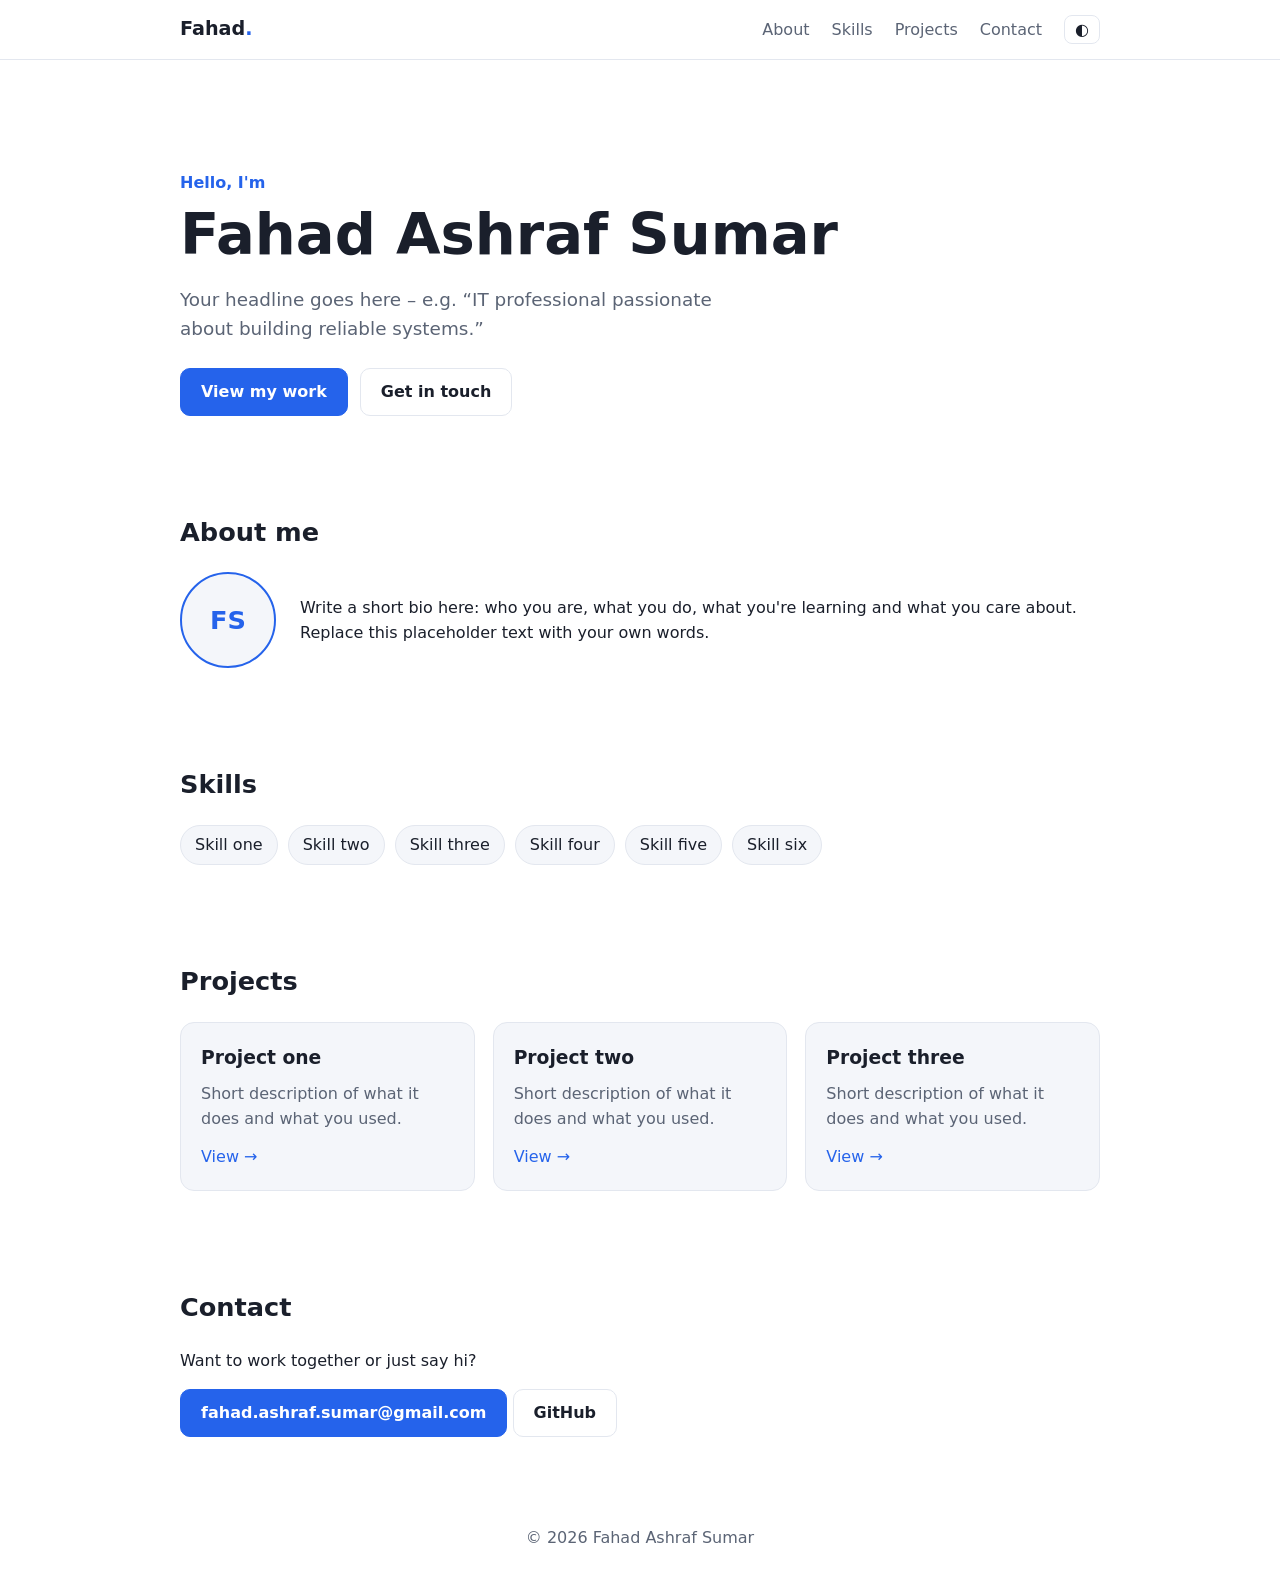
==== index.html @ 056e9ce1 "Add static profile website with theme toggle, animations and Pages deploy Co-Authored-By: Claude Son" ====
<!doctype html>
<html lang="en">
<head>
  <meta charset="utf-8">
  <meta name="viewport" content="width=device-width, initial-scale=1">
  <title>Fahad Ashraf Sumar – Profile</title>
  <meta name="description" content="Personal profile of Fahad Ashraf Sumar.">
  <link rel="stylesheet" href="style.css">
  <script>
    try {
      var t = localStorage.getItem("theme");
      if (t) document.documentElement.dataset.theme = t;
    } catch (e) {}
  </script>
</head>
<body>
  <header class="nav">
    <a class="brand" href="#top">Fahad<span>.</span></a>
    <button class="menu-btn" id="menuBtn" aria-label="Toggle menu" aria-expanded="false">☰</button>
    <nav id="navLinks">
      <a href="#about">About</a>
      <a href="#skills">Skills</a>
      <a href="#projects">Projects</a>
      <a href="#contact">Contact</a>
      <button id="themeBtn" class="theme-btn" aria-label="Toggle light/dark theme">◐</button>
    </nav>
  </header>

  <main id="top">
    <section class="hero reveal">
      <p class="eyebrow">Hello, I'm</p>
      <h1>Fahad Ashraf Sumar</h1>
      <p class="lead">Your headline goes here – e.g. “IT professional passionate about building reliable systems.”</p>
      <div class="cta">
        <a class="btn primary" href="#projects">View my work</a>
        <a class="btn" href="#contact">Get in touch</a>
      </div>
    </section>

    <section id="about" class="reveal">
      <h2>About me</h2>
      <div class="about">
        <div class="avatar" aria-hidden="true">FS</div>
        <p>Write a short bio here: who you are, what you do, what you're learning and what you care about. Replace this placeholder text with your own words.</p>
      </div>
    </section>

    <section id="skills" class="reveal">
      <h2>Skills</h2>
      <ul class="tags">
        <li>Skill one</li><li>Skill two</li><li>Skill three</li>
        <li>Skill four</li><li>Skill five</li><li>Skill six</li>
      </ul>
    </section>

    <section id="projects" class="reveal">
      <h2>Projects</h2>
      <div class="cards">
        <article class="card"><h3>Project one</h3><p>Short description of what it does and what you used.</p><a href="#">View →</a></article>
        <article class="card"><h3>Project two</h3><p>Short description of what it does and what you used.</p><a href="#">View →</a></article>
        <article class="card"><h3>Project three</h3><p>Short description of what it does and what you used.</p><a href="#">View →</a></article>
      </div>
    </section>

    <section id="contact" class="reveal">
      <h2>Contact</h2>
      <p>Want to work together or just say hi?</p>
      <p><a class="btn primary" href="mailto:fahad.ashraf.sumar@gmail.com">fahad.ashraf.sumar@gmail.com</a>
         <a class="btn" href="https://github.com/fahadashrafsumar">GitHub</a></p>
    </section>
  </main>

  <footer>© <span id="year"></span> Fahad Ashraf Sumar</footer>
  <script src="script.js"></script>
</body>
</html>
---- style.css ----
:root {
  --bg: #ffffff; --text: #1a1f2b; --muted: #5b6475; --surface: #f4f6fa;
  --border: #e3e7ef; --accent: #2563eb; --accent-text: #ffffff;
}
@media (prefers-color-scheme: dark) {
  :root:not([data-theme="light"]) {
    --bg: #0f131a; --text: #e8ecf3; --muted: #9aa4b5; --surface: #171c26;
    --border: #262d3a; --accent: #5b9bff; --accent-text: #0b1220;
  }
}
:root[data-theme="dark"] {
  --bg: #0f131a; --text: #e8ecf3; --muted: #9aa4b5; --surface: #171c26;
  --border: #262d3a; --accent: #5b9bff; --accent-text: #0b1220;
}
* { box-sizing: border-box; }
html { scroll-behavior: smooth; scroll-padding-top: 72px; }
body { margin: 0; background: var(--bg); color: var(--text);
  font: 16px/1.6 system-ui, -apple-system, "Segoe UI", Roboto, sans-serif; }
main, .nav, footer { max-width: 960px; margin: 0 auto; padding-left: 20px; padding-right: 20px; }
a { color: var(--accent); text-decoration: none; }

.nav { position: sticky; top: 0; z-index: 10; display: flex; align-items: center;
  justify-content: space-between; max-width: none; padding: 14px max(20px, calc((100% - 920px) / 2));
  background: color-mix(in srgb, var(--bg) 88%, transparent); backdrop-filter: blur(8px);
  border-bottom: 1px solid var(--border); }
.brand { font-weight: 700; font-size: 1.2rem; color: var(--text); }
.brand span { color: var(--accent); }
nav { display: flex; align-items: center; gap: 22px; }
nav a { color: var(--muted); font-weight: 500; transition: color .2s; }
nav a:hover { color: var(--accent); }
.theme-btn, .menu-btn { background: none; border: 1px solid var(--border); color: var(--text);
  border-radius: 8px; padding: 4px 10px; font-size: 1rem; cursor: pointer; }
.menu-btn { display: none; }

section { padding: 72px 0 24px; }
.hero { padding-top: 110px; }
.eyebrow { color: var(--accent); font-weight: 600; margin: 0; }
h1 { font-size: clamp(2.2rem, 7vw, 3.6rem); line-height: 1.1; margin: 8px 0 16px; }
h2 { font-size: 1.6rem; margin: 0 0 20px; }
.lead { color: var(--muted); font-size: 1.15rem; max-width: 560px; }
.cta { display: flex; gap: 12px; flex-wrap: wrap; margin-top: 24px; }
.btn { display: inline-block; padding: 10px 20px; border: 1px solid var(--border);
  border-radius: 10px; color: var(--text); font-weight: 600; transition: transform .2s, border-color .2s; }
.btn:hover { transform: translateY(-2px); border-color: var(--accent); }
.btn.primary { background: var(--accent); border-color: var(--accent); color: var(--accent-text); }

.about { display: flex; gap: 24px; align-items: center; }
.avatar { flex: none; width: 96px; height: 96px; border-radius: 50%; background: var(--surface);
  border: 2px solid var(--accent); display: grid; place-items: center; font-weight: 700;
  font-size: 1.6rem; color: var(--accent); }
.tags { list-style: none; padding: 0; margin: 0; display: flex; flex-wrap: wrap; gap: 10px; }
.tags li { background: var(--surface); border: 1px solid var(--border); padding: 6px 14px;
  border-radius: 999px; font-weight: 500; }
.cards { display: grid; grid-template-columns: repeat(auto-fit, minmax(240px, 1fr)); gap: 18px; }
.card { background: var(--surface); border: 1px solid var(--border); border-radius: 14px;
  padding: 20px; transition: transform .2s, border-color .2s; }
.card:hover { transform: translateY(-4px); border-color: var(--accent); }
.card h3 { margin: 0 0 8px; }
.card p { color: var(--muted); margin: 0 0 12px; }
footer { padding-top: 48px; padding-bottom: 32px; color: var(--muted); text-align: center; }

.reveal { opacity: 0; transform: translateY(18px); transition: opacity .6s, transform .6s; }
.reveal.visible { opacity: 1; transform: none; }
@media (prefers-reduced-motion: reduce) {
  .reveal { opacity: 1; transform: none; transition: none; }
  html { scroll-behavior: auto; }
}

@media (max-width: 640px) {
  .menu-btn { display: block; }
  nav { display: none; position: absolute; top: 100%; left: 0; right: 0; flex-direction: column;
    align-items: flex-start; gap: 14px; padding: 16px 20px; background: var(--bg);
    border-bottom: 1px solid var(--border); }
  nav.open { display: flex; }
  .about { flex-direction: column; align-items: flex-start; }
}
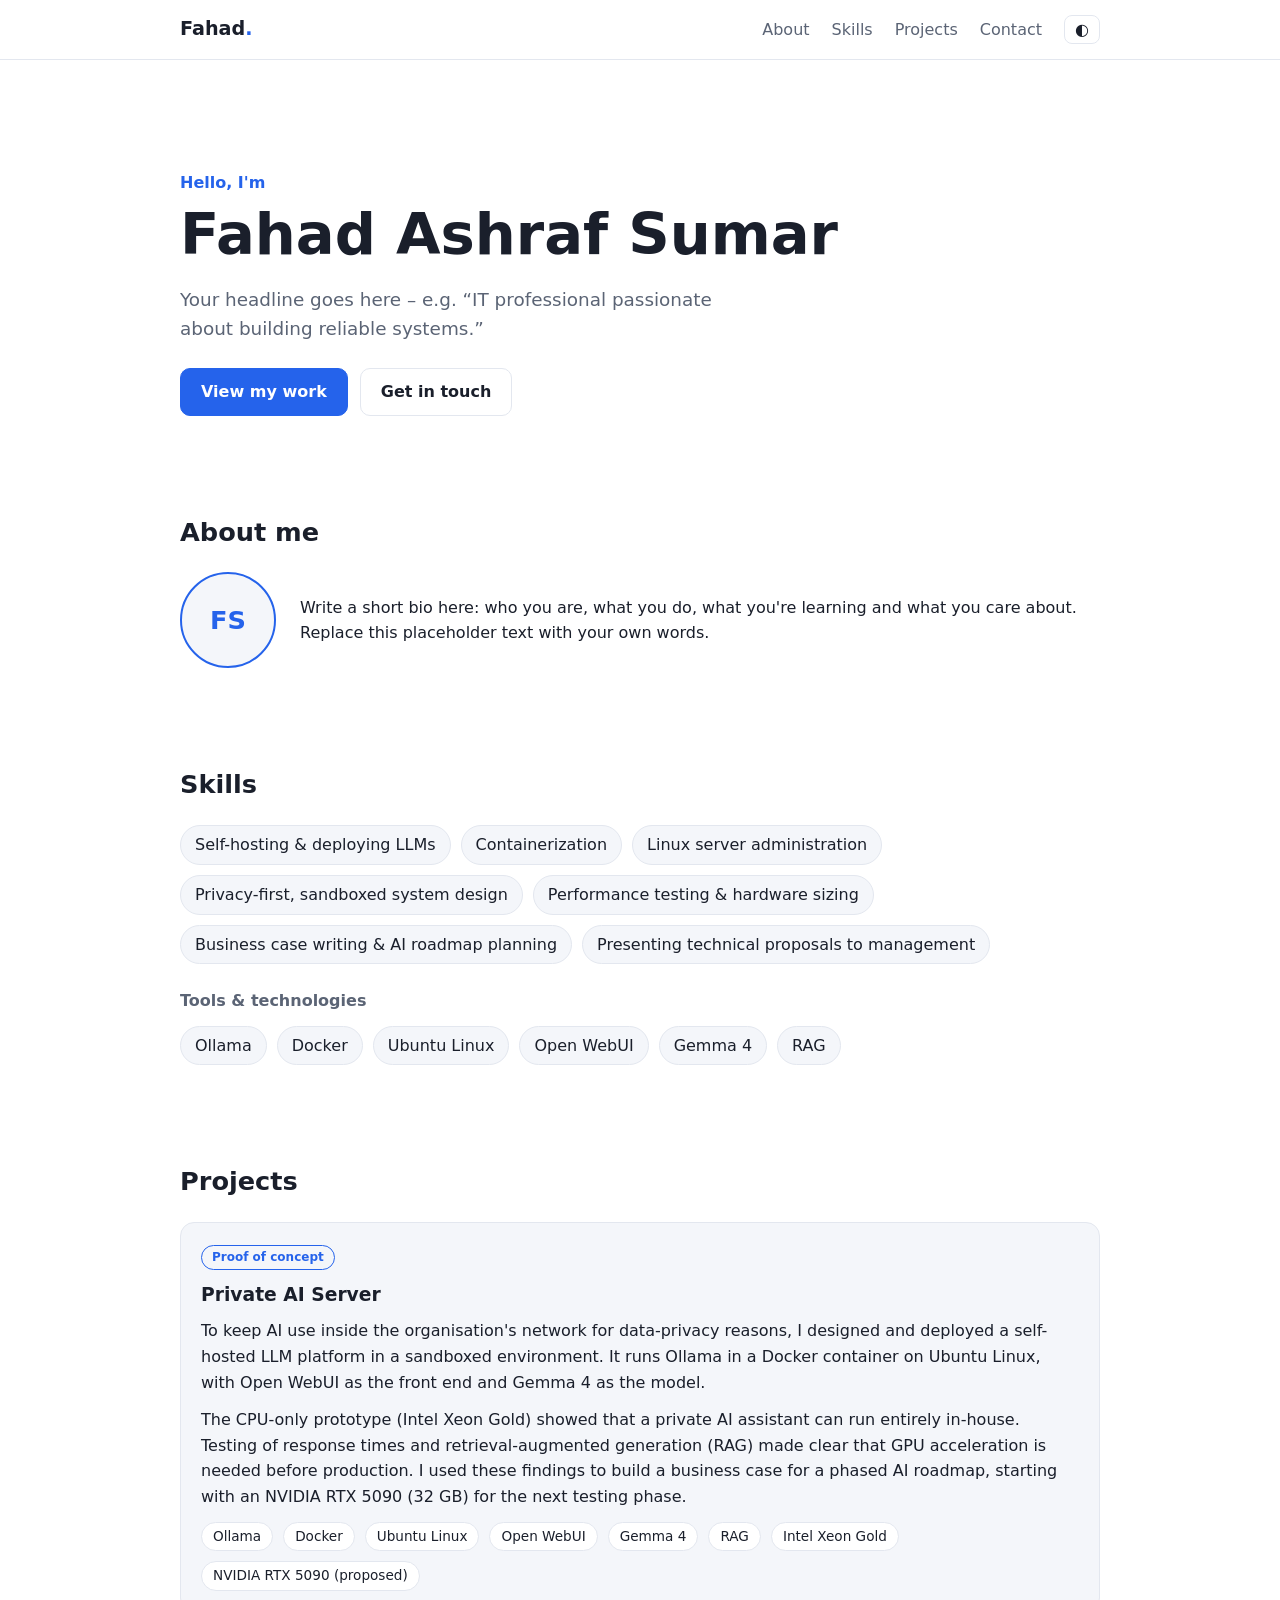
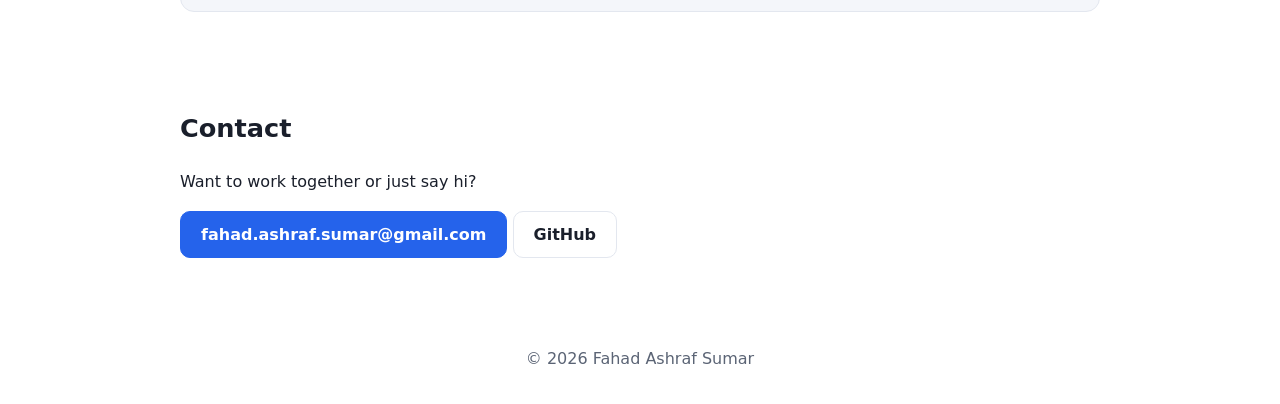
==== commit 2ff9bb5b: "Add Private AI Server project and related skills to profile site Co-Authored-By: Claude Sonnet 5.5 <" ====
--- a/index.html
+++ b/index.html
@@ -48,17 +48,27 @@
     <section id="skills" class="reveal">
       <h2>Skills</h2>
       <ul class="tags">
-        <li>Skill one</li><li>Skill two</li><li>Skill three</li>
-        <li>Skill four</li><li>Skill five</li><li>Skill six</li>
+        <li>Self-hosting &amp; deploying LLMs</li><li>Containerization</li><li>Linux server administration</li><li>Privacy-first, sandboxed system design</li><li>Performance testing &amp; hardware sizing</li><li>Business case writing &amp; AI roadmap planning</li><li>Presenting technical proposals to management</li>
+      </ul>
+      <h3 class="sub">Tools &amp; technologies</h3>
+      <ul class="tags">
+        <li>Ollama</li><li>Docker</li><li>Ubuntu Linux</li><li>Open WebUI</li><li>Gemma 4</li><li>RAG</li>
       </ul>
     </section>
 
     <section id="projects" class="reveal">
       <h2>Projects</h2>
       <div class="cards">
-        <article class="card"><h3>Project one</h3><p>Short description of what it does and what you used.</p><a href="#">View →</a></article>
-        <article class="card"><h3>Project two</h3><p>Short description of what it does and what you used.</p><a href="#">View →</a></article>
-        <article class="card"><h3>Project three</h3><p>Short description of what it does and what you used.</p><a href="#">View →</a></article>
+        <article class="card featured">
+          <span class="badge">Proof of concept</span>
+          <h3>Private AI Server</h3>
+          <p>To keep AI use inside the organisation's network for data-privacy reasons, I designed and deployed a self-hosted LLM platform in a sandboxed environment. It runs Ollama in a Docker container on Ubuntu Linux, with Open WebUI as the front end and Gemma 4 as the model.</p>
+          <p>The CPU-only prototype (Intel Xeon Gold) showed that a private AI assistant can run entirely in-house. Testing of response times and retrieval-augmented generation (RAG) made clear that GPU acceleration is needed before production. I used these findings to build a business case for a phased AI roadmap, starting with an NVIDIA RTX 5090 (32&nbsp;GB) for the next testing phase.</p>
+          <ul class="tags small">
+            <li>Ollama</li><li>Docker</li><li>Ubuntu Linux</li><li>Open WebUI</li>
+            <li>Gemma 4</li><li>RAG</li><li>Intel Xeon Gold</li><li>NVIDIA RTX 5090 (proposed)</li>
+          </ul>
+        </article>
       </div>
     </section>
 
--- a/style.css
+++ b/style.css
@@ -74,3 +74,10 @@
   nav.open { display: flex; }
   .about { flex-direction: column; align-items: flex-start; }
 }
+
+h3.sub { margin: 24px 0 12px; font-size: 1rem; color: var(--muted); font-weight: 600; }
+.card.featured { grid-column: 1 / -1; }
+.card.featured p { color: var(--text); }
+.badge { display: inline-block; font-size: .75rem; font-weight: 600; color: var(--accent);
+  border: 1px solid var(--accent); border-radius: 999px; padding: 2px 10px; margin-bottom: 10px; }
+.tags.small li { font-size: .85rem; padding: 3px 11px; background: var(--bg); }
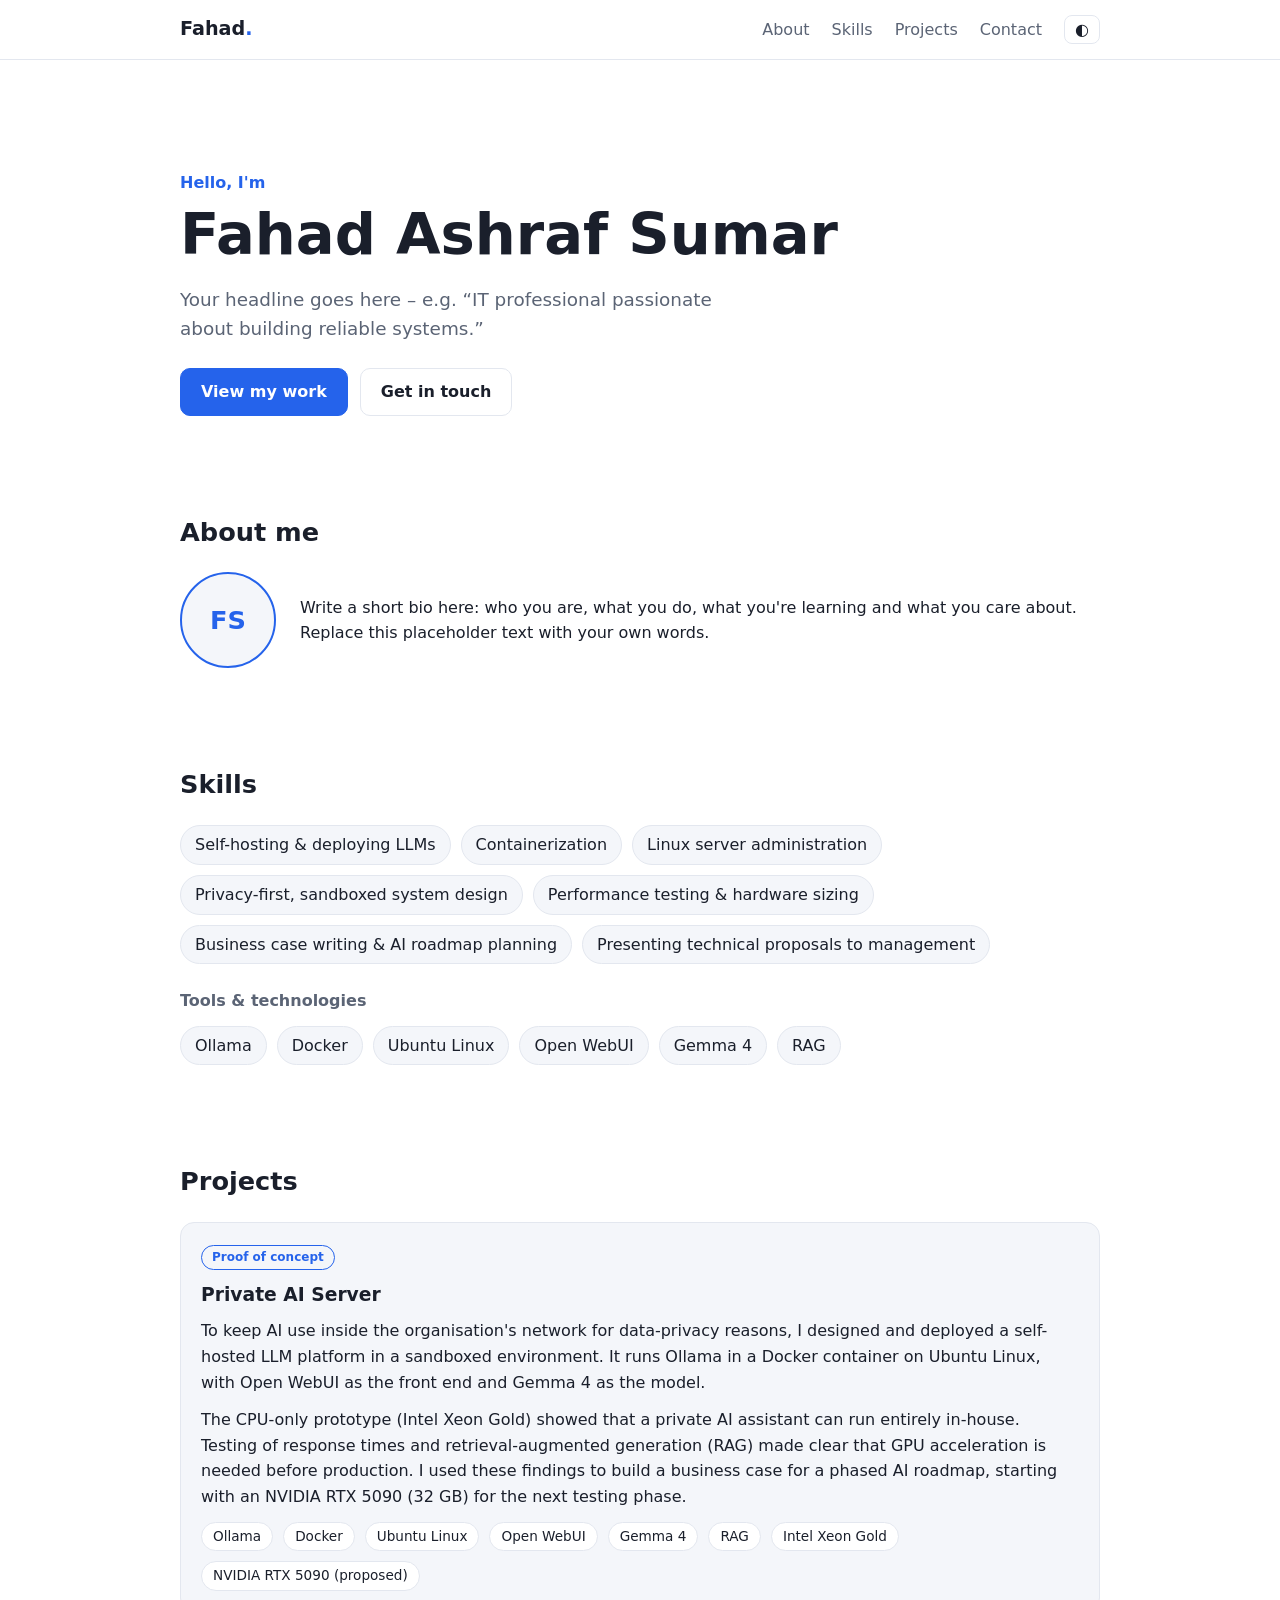
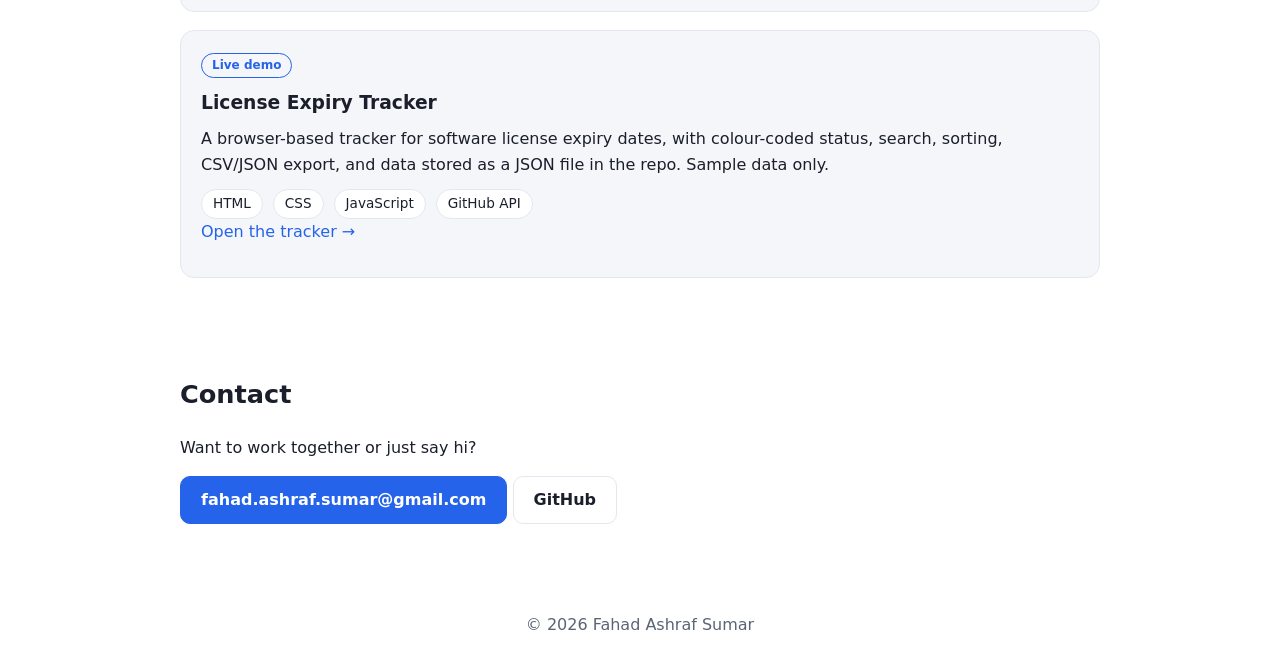
==== commit 24d3b221: "Add license expiry tracker (static, JSON data in repo) and link from profile Co-Authored-By: Claude " ====
--- a/index.html
+++ b/index.html
@@ -69,6 +69,13 @@
             <li>Gemma 4</li><li>RAG</li><li>Intel Xeon Gold</li><li>NVIDIA RTX 5090 (proposed)</li>
           </ul>
         </article>
+        <article class="card featured">
+          <span class="badge">Live demo</span>
+          <h3>License Expiry Tracker</h3>
+          <p>A browser-based tracker for software license expiry dates, with colour-coded status, search, sorting, CSV/JSON export, and data stored as a JSON file in the repo. Sample data only.</p>
+          <ul class="tags small"><li>HTML</li><li>CSS</li><li>JavaScript</li><li>GitHub API</li></ul>
+          <p><a href="license-tracker/">Open the tracker →</a></p>
+        </article>
       </div>
     </section>
 
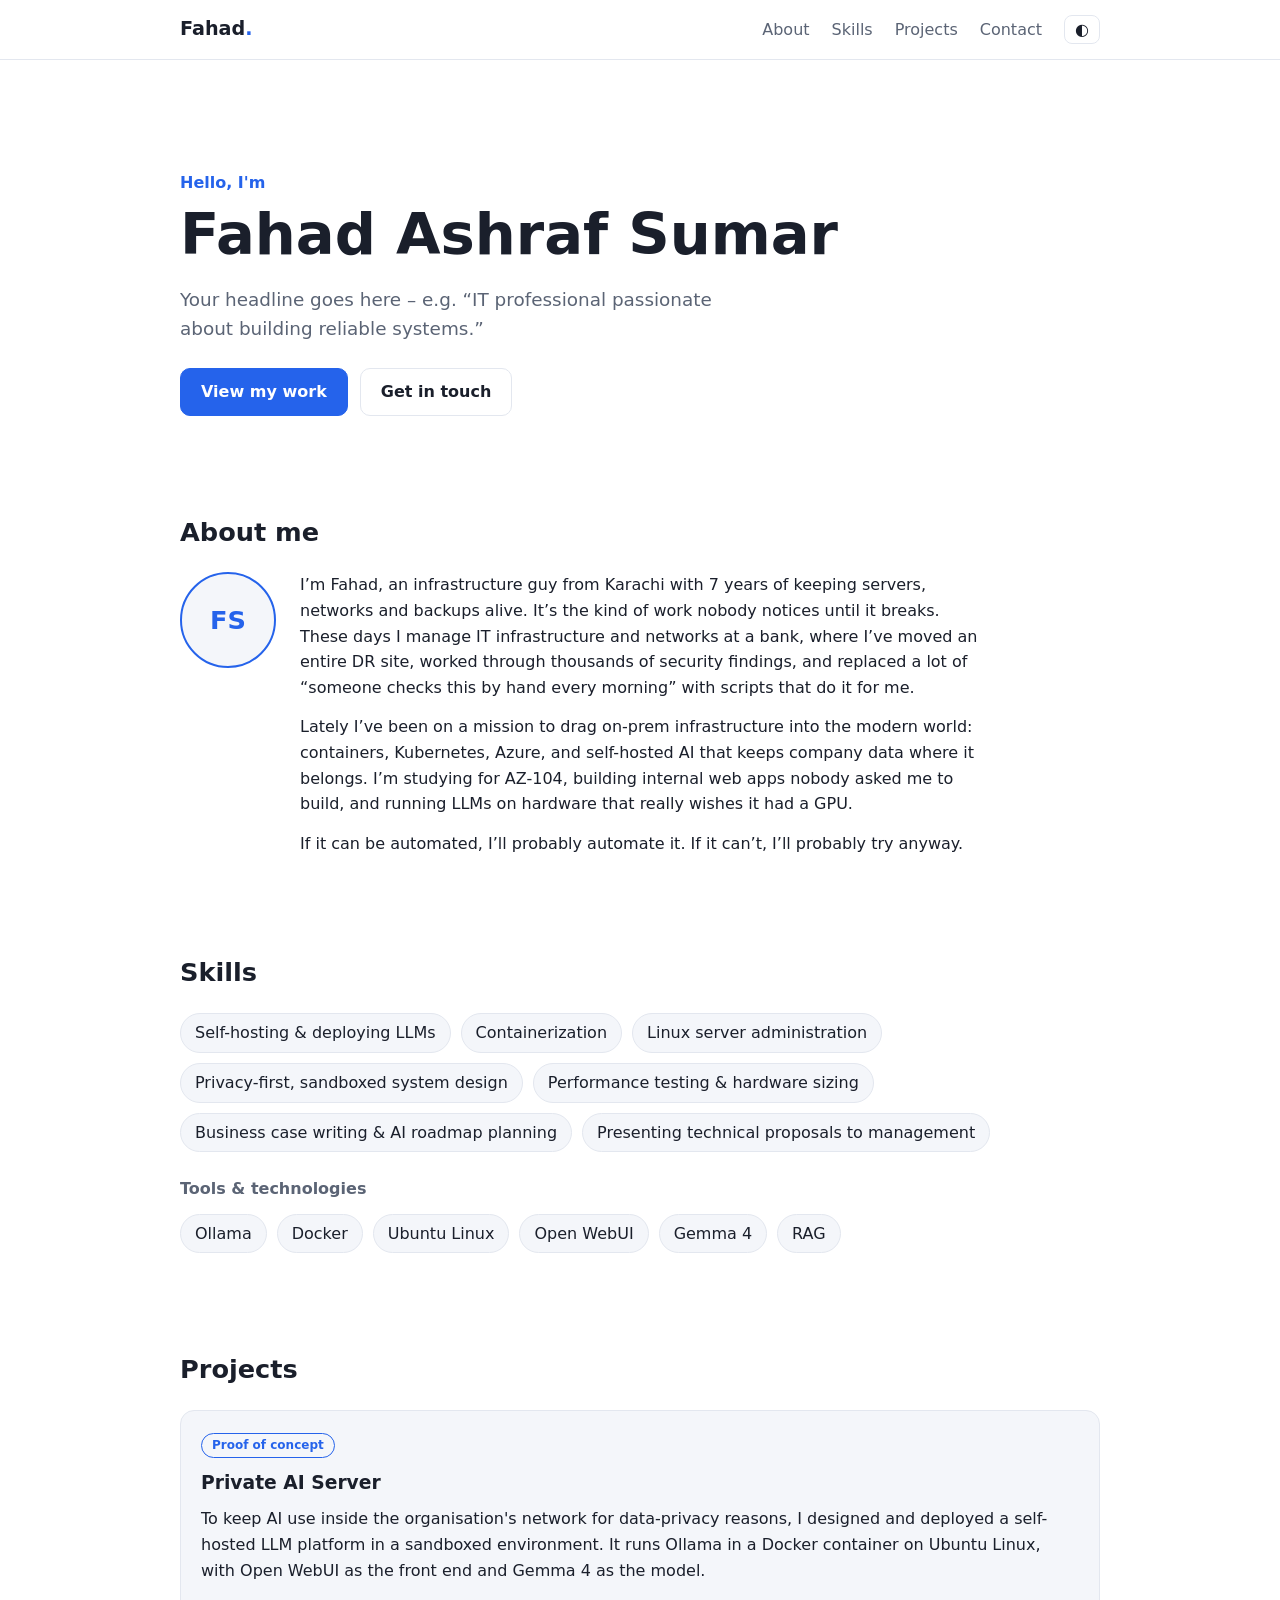
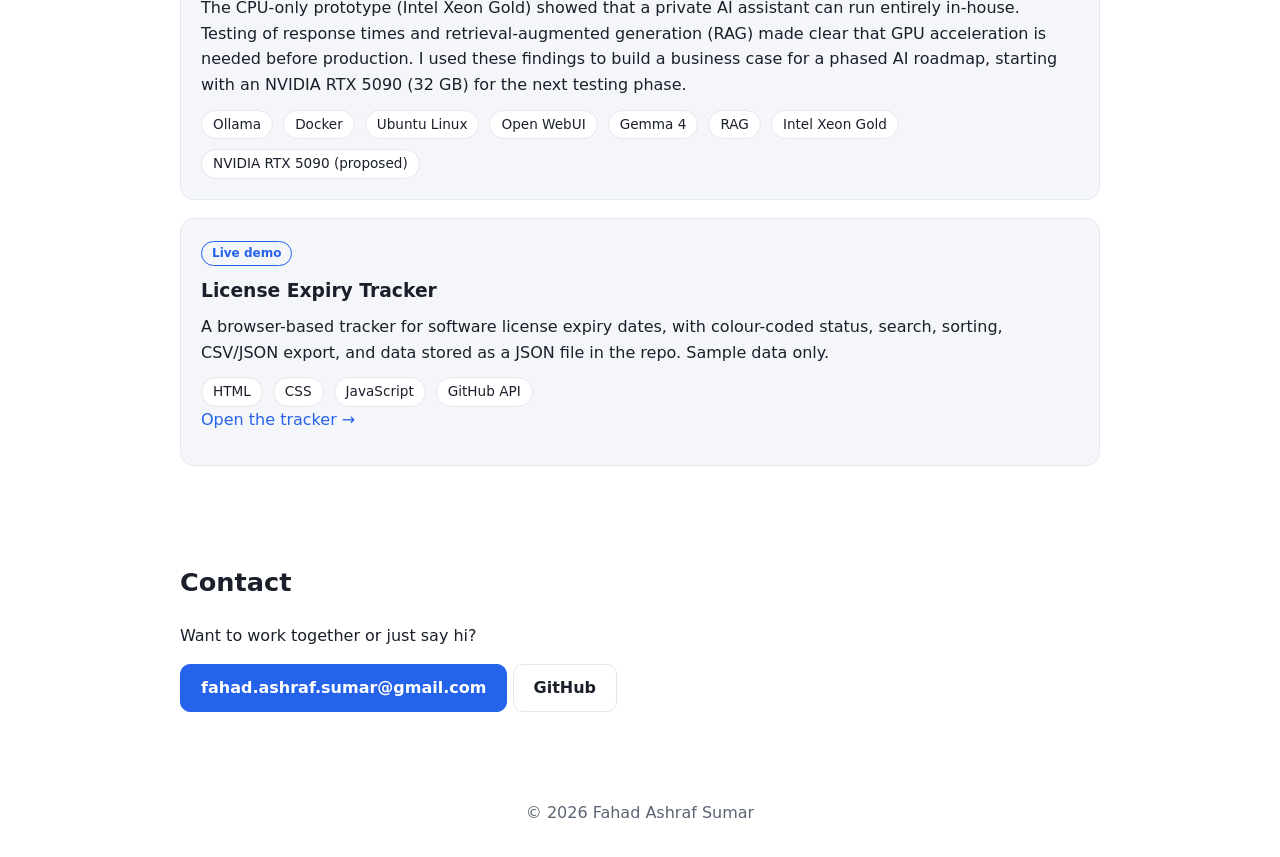
==== commit ef9a0d13: "Add bio to About section Co-Authored-By: Claude Opus 5.5 <noreply@anthropic.com> Claude-Session: htt" ====
--- a/index.html
+++ b/index.html
@@ -41,7 +41,11 @@
       <h2>About me</h2>
       <div class="about">
         <div class="avatar" aria-hidden="true">FS</div>
-        <p>Write a short bio here: who you are, what you do, what you're learning and what you care about. Replace this placeholder text with your own words.</p>
+        <div class="bio">
+          <p>I’m Fahad, an infrastructure guy from Karachi with 7 years of keeping servers, networks and backups alive. It’s the kind of work nobody notices until it breaks. These days I manage IT infrastructure and networks at a bank, where I’ve moved an entire DR site, worked through thousands of security findings, and replaced a lot of “someone checks this by hand every morning” with scripts that do it for me.</p>
+          <p>Lately I’ve been on a mission to drag on-prem infrastructure into the modern world: containers, Kubernetes, Azure, and self-hosted AI that keeps company data where it belongs. I’m studying for AZ-104, building internal web apps nobody asked me to build, and running LLMs on hardware that really wishes it had a GPU.</p>
+          <p>If it can be automated, I’ll probably automate it. If it can’t, I’ll probably try anyway.</p>
+        </div>
       </div>
     </section>
 
--- a/style.css
+++ b/style.css
@@ -81,3 +81,7 @@
 .badge { display: inline-block; font-size: .75rem; font-weight: 600; color: var(--accent);
   border: 1px solid var(--accent); border-radius: 999px; padding: 2px 10px; margin-bottom: 10px; }
 .tags.small li { font-size: .85rem; padding: 3px 11px; background: var(--bg); }
+
+.about { align-items: flex-start; }
+.bio p { margin: 0 0 14px; max-width: 680px; }
+.bio p:last-child { margin-bottom: 0; }
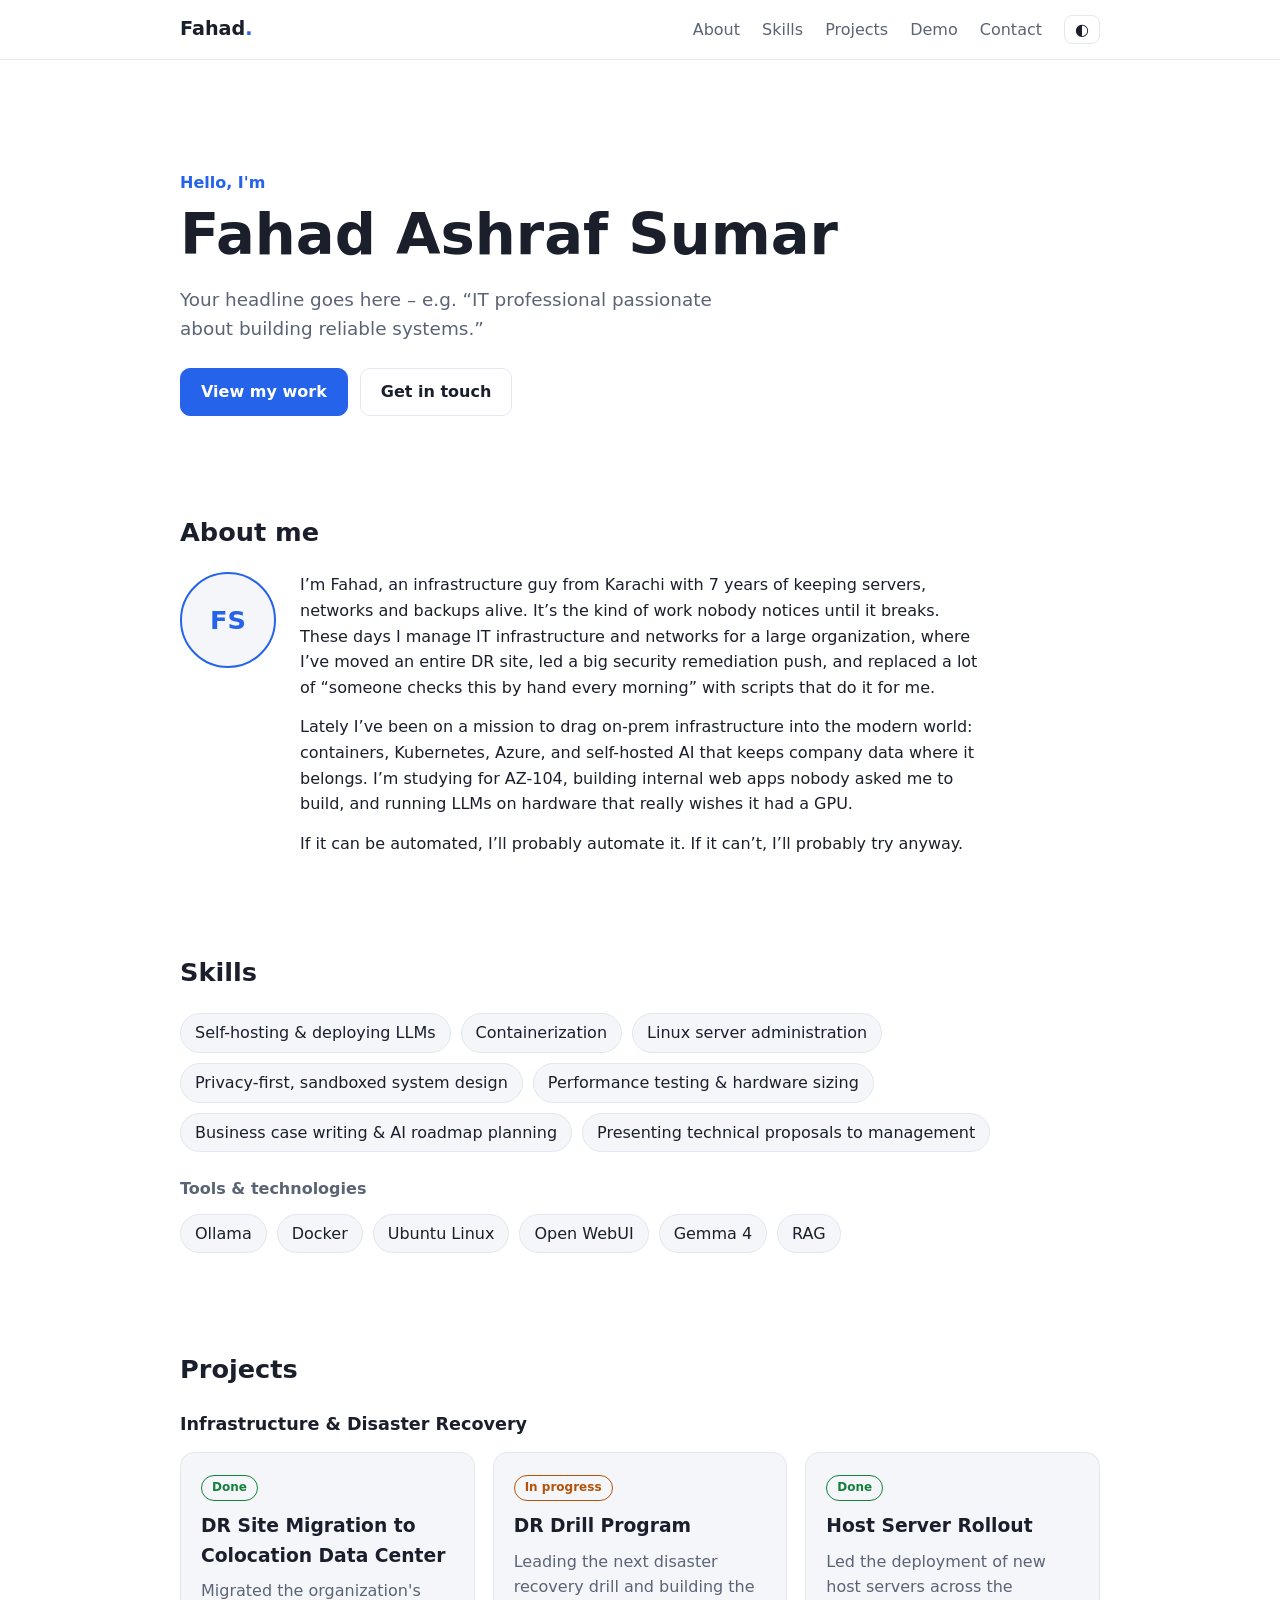
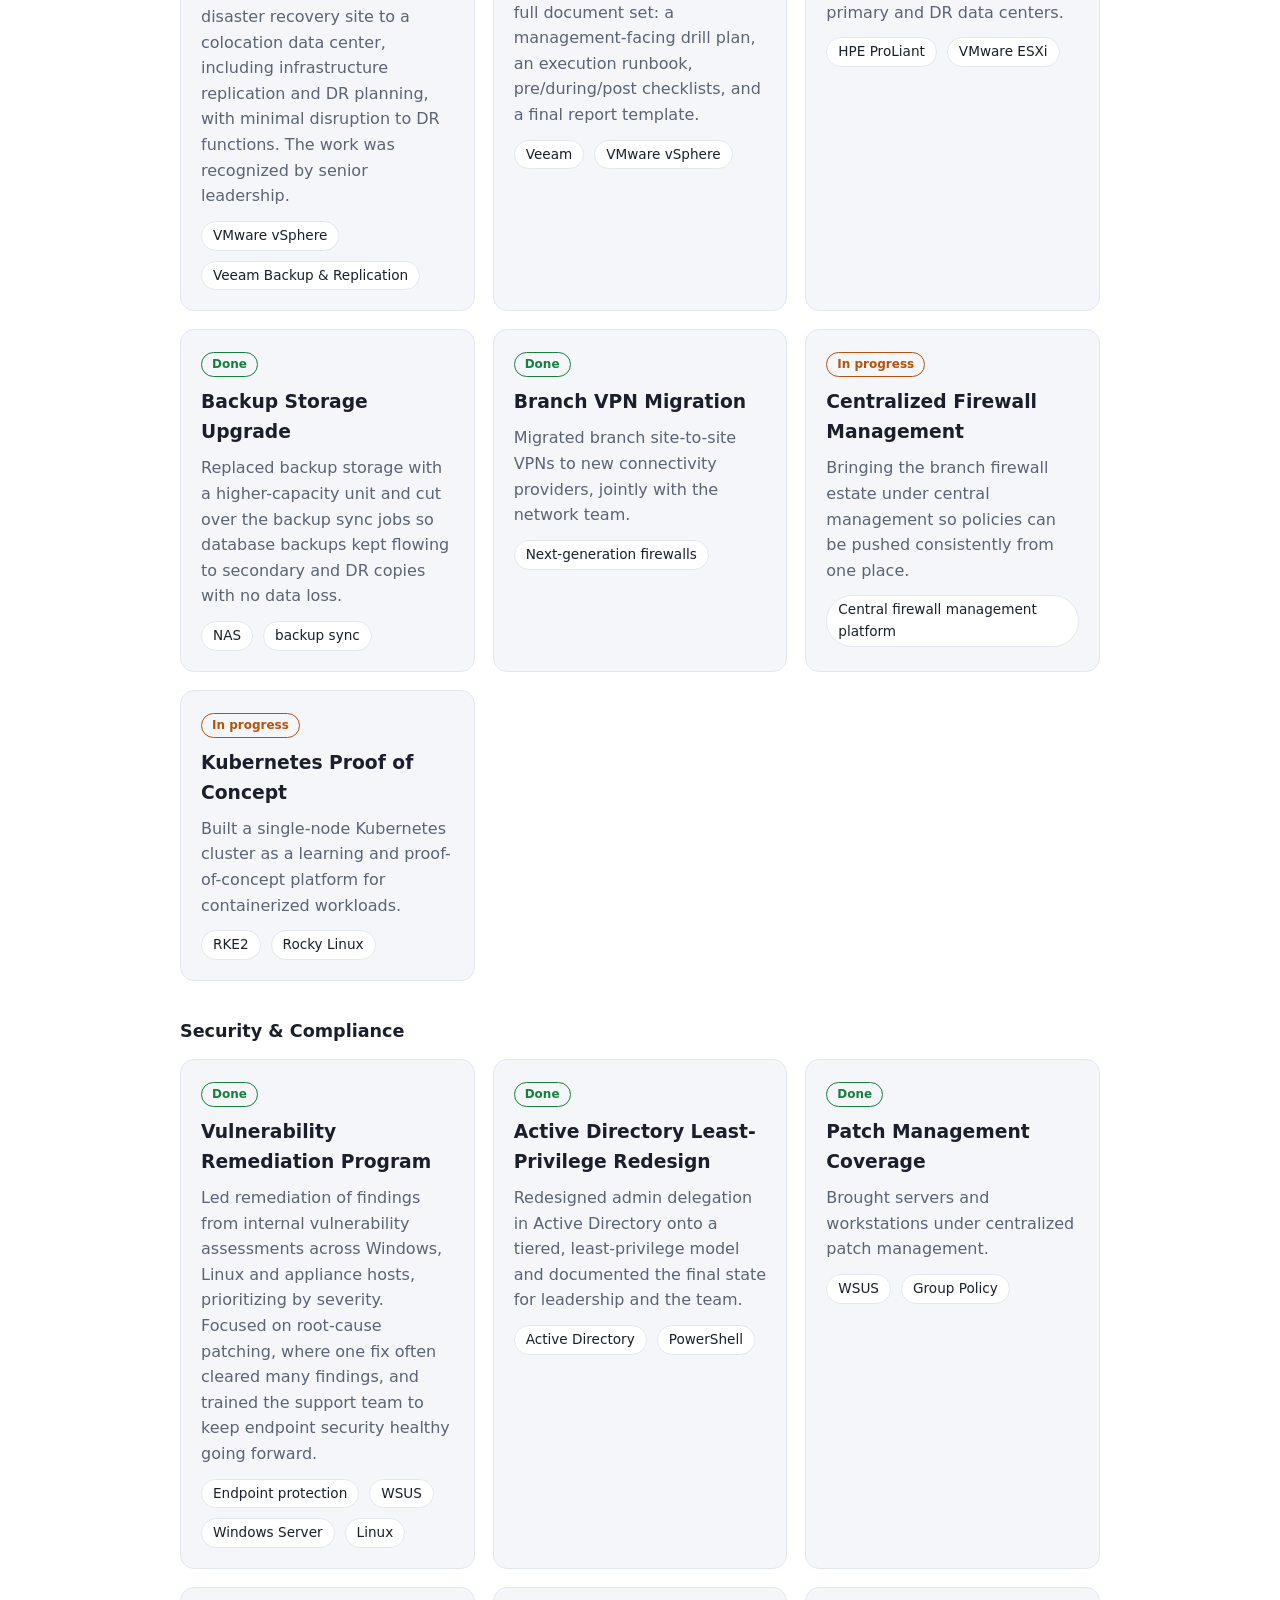
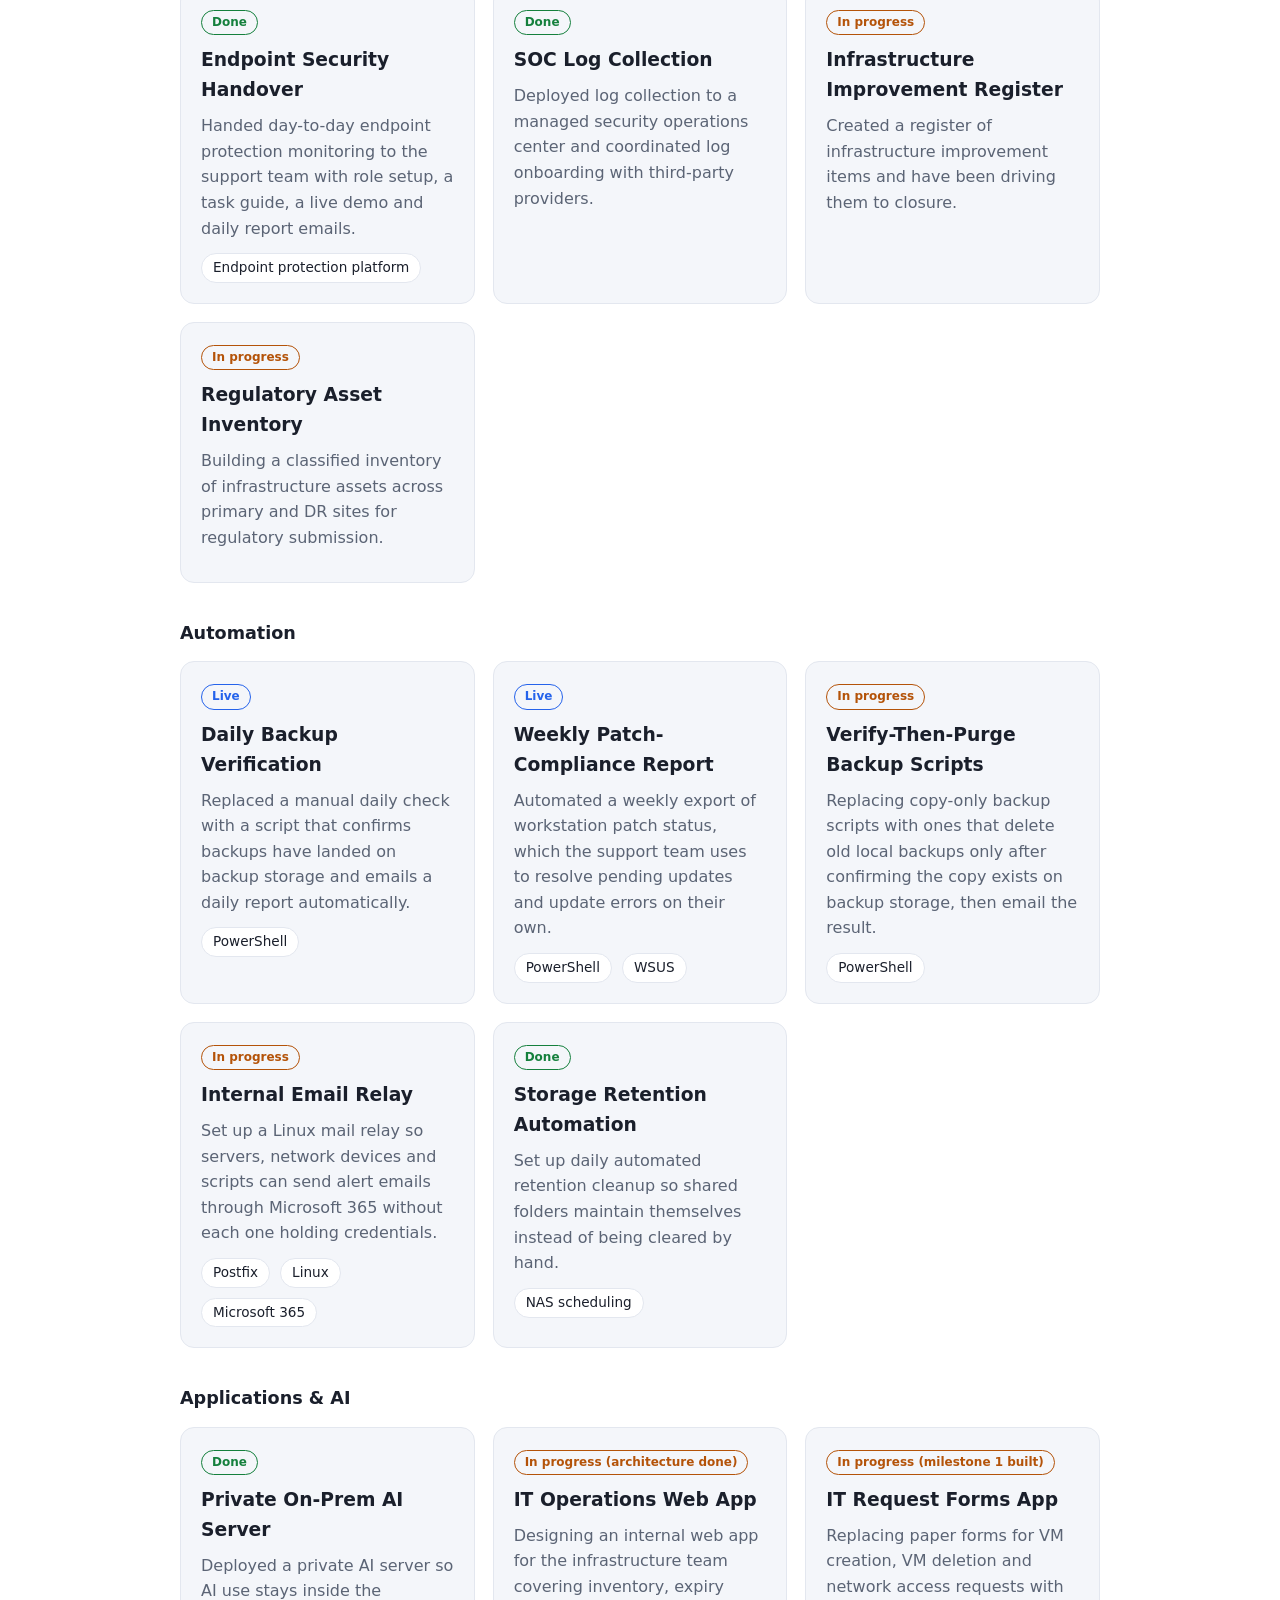
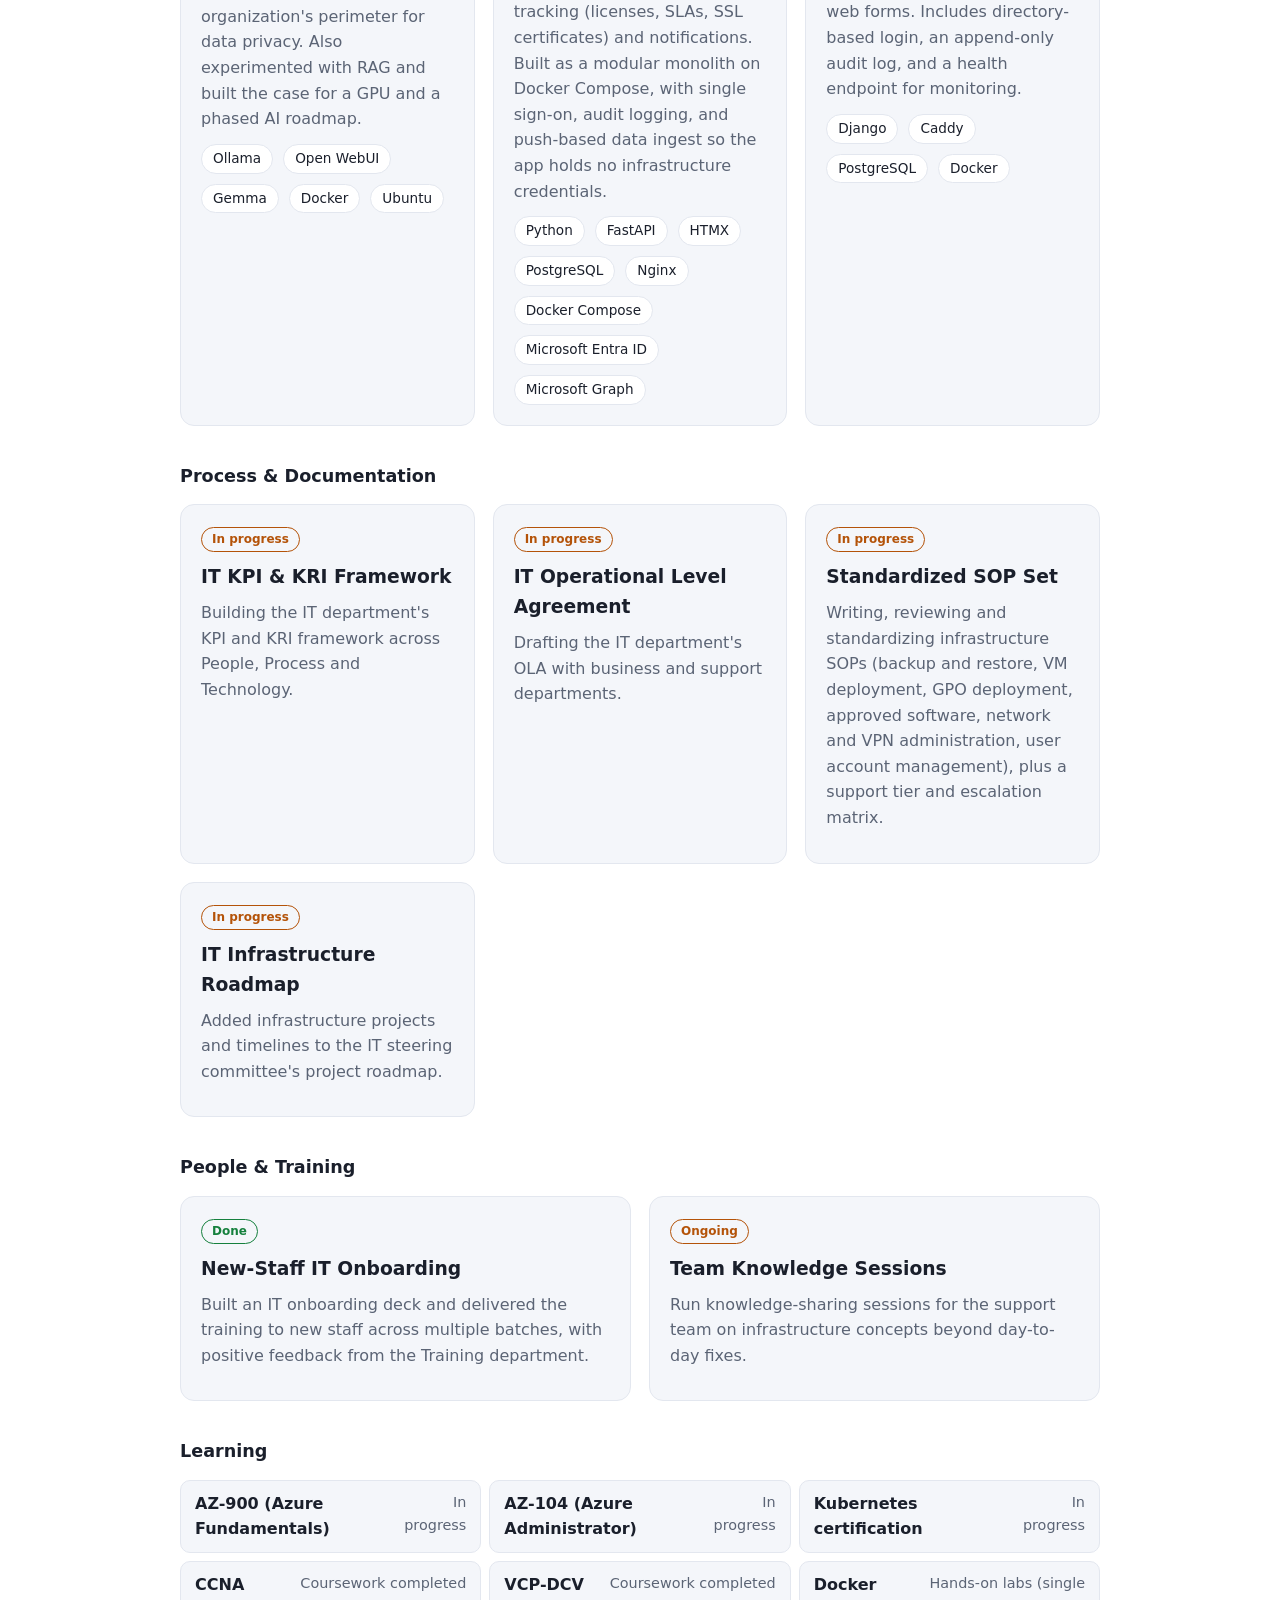
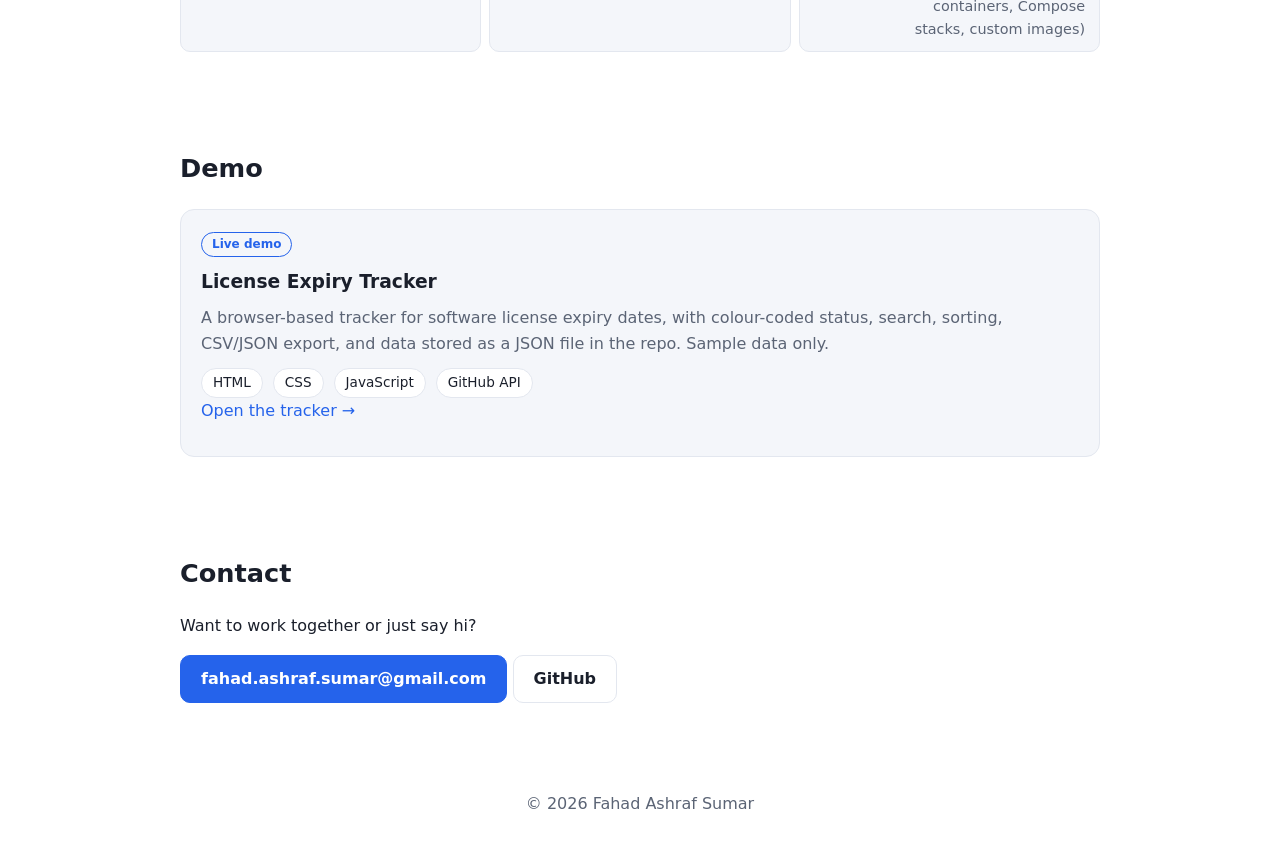
==== commit 71b1098c: "Rebuild Projects from projects.md, generalize bio, move tracker to Demo section Co-Authored-By: Clau" ====
--- a/index.html
+++ b/index.html
@@ -21,6 +21,7 @@
       <a href="#about">About</a>
       <a href="#skills">Skills</a>
       <a href="#projects">Projects</a>
+      <a href="#demo">Demo</a>
       <a href="#contact">Contact</a>
       <button id="themeBtn" class="theme-btn" aria-label="Toggle light/dark theme">◐</button>
     </nav>
@@ -42,7 +43,7 @@
       <div class="about">
         <div class="avatar" aria-hidden="true">FS</div>
         <div class="bio">
-          <p>I’m Fahad, an infrastructure guy from Karachi with 7 years of keeping servers, networks and backups alive. It’s the kind of work nobody notices until it breaks. These days I manage IT infrastructure and networks at a bank, where I’ve moved an entire DR site, worked through thousands of security findings, and replaced a lot of “someone checks this by hand every morning” with scripts that do it for me.</p>
+          <p>I’m Fahad, an infrastructure guy from Karachi with 7 years of keeping servers, networks and backups alive. It’s the kind of work nobody notices until it breaks. These days I manage IT infrastructure and networks for a large organization, where I’ve moved an entire DR site, led a big security remediation push, and replaced a lot of “someone checks this by hand every morning” with scripts that do it for me.</p>
           <p>Lately I’ve been on a mission to drag on-prem infrastructure into the modern world: containers, Kubernetes, Azure, and self-hosted AI that keeps company data where it belongs. I’m studying for AZ-104, building internal web apps nobody asked me to build, and running LLMs on hardware that really wishes it had a GPU.</p>
           <p>If it can be automated, I’ll probably automate it. If it can’t, I’ll probably try anyway.</p>
         </div>
@@ -62,19 +63,199 @@
 
     <section id="projects" class="reveal">
       <h2>Projects</h2>
-      <div class="cards">
-        <article class="card featured">
-          <span class="badge">Proof of concept</span>
-          <h3>Private AI Server</h3>
-          <p>To keep AI use inside the organisation's network for data-privacy reasons, I designed and deployed a self-hosted LLM platform in a sandboxed environment. It runs Ollama in a Docker container on Ubuntu Linux, with Open WebUI as the front end and Gemma 4 as the model.</p>
-          <p>The CPU-only prototype (Intel Xeon Gold) showed that a private AI assistant can run entirely in-house. Testing of response times and retrieval-augmented generation (RAG) made clear that GPU acceleration is needed before production. I used these findings to build a business case for a phased AI roadmap, starting with an NVIDIA RTX 5090 (32&nbsp;GB) for the next testing phase.</p>
-          <ul class="tags small">
-            <li>Ollama</li><li>Docker</li><li>Ubuntu Linux</li><li>Open WebUI</li>
-            <li>Gemma 4</li><li>RAG</li><li>Intel Xeon Gold</li><li>NVIDIA RTX 5090 (proposed)</li>
-          </ul>
-        </article>
-        <article class="card featured">
-          <span class="badge">Live demo</span>
+      <h3 class="group">Infrastructure &amp; Disaster Recovery</h3>
+      <div class="cards">
+        <article class="card">
+          <span class="status done">Done</span>
+          <h3>DR Site Migration to Colocation Data Center</h3>
+          <p>Migrated the organization&#x27;s disaster recovery site to a colocation data center, including infrastructure replication and DR planning, with minimal disruption to DR functions. The work was recognized by senior leadership.</p>
+          <ul class="tags small"><li>VMware vSphere</li><li>Veeam Backup &amp; Replication</li></ul>
+        </article>
+        <article class="card">
+          <span class="status progress">In progress</span>
+          <h3>DR Drill Program</h3>
+          <p>Leading the next disaster recovery drill and building the full document set: a management-facing drill plan, an execution runbook, pre/during/post checklists, and a final report template.</p>
+          <ul class="tags small"><li>Veeam</li><li>VMware vSphere</li></ul>
+        </article>
+        <article class="card">
+          <span class="status done">Done</span>
+          <h3>Host Server Rollout</h3>
+          <p>Led the deployment of new host servers across the primary and DR data centers.</p>
+          <ul class="tags small"><li>HPE ProLiant</li><li>VMware ESXi</li></ul>
+        </article>
+        <article class="card">
+          <span class="status done">Done</span>
+          <h3>Backup Storage Upgrade</h3>
+          <p>Replaced backup storage with a higher-capacity unit and cut over the backup sync jobs so database backups kept flowing to secondary and DR copies with no data loss.</p>
+          <ul class="tags small"><li>NAS</li><li>backup sync</li></ul>
+        </article>
+        <article class="card">
+          <span class="status done">Done</span>
+          <h3>Branch VPN Migration</h3>
+          <p>Migrated branch site-to-site VPNs to new connectivity providers, jointly with the network team.</p>
+          <ul class="tags small"><li>Next-generation firewalls</li></ul>
+        </article>
+        <article class="card">
+          <span class="status progress">In progress</span>
+          <h3>Centralized Firewall Management</h3>
+          <p>Bringing the branch firewall estate under central management so policies can be pushed consistently from one place.</p>
+          <ul class="tags small"><li>Central firewall management platform</li></ul>
+        </article>
+        <article class="card">
+          <span class="status progress">In progress</span>
+          <h3>Kubernetes Proof of Concept</h3>
+          <p>Built a single-node Kubernetes cluster as a learning and proof-of-concept platform for containerized workloads.</p>
+          <ul class="tags small"><li>RKE2</li><li>Rocky Linux</li></ul>
+        </article>
+      </div>
+      <h3 class="group">Security &amp; Compliance</h3>
+      <div class="cards">
+        <article class="card">
+          <span class="status done">Done</span>
+          <h3>Vulnerability Remediation Program</h3>
+          <p>Led remediation of findings from internal vulnerability assessments across Windows, Linux and appliance hosts, prioritizing by severity. Focused on root-cause patching, where one fix often cleared many findings, and trained the support team to keep endpoint security healthy going forward.</p>
+          <ul class="tags small"><li>Endpoint protection</li><li>WSUS</li><li>Windows Server</li><li>Linux</li></ul>
+        </article>
+        <article class="card">
+          <span class="status done">Done</span>
+          <h3>Active Directory Least-Privilege Redesign</h3>
+          <p>Redesigned admin delegation in Active Directory onto a tiered, least-privilege model and documented the final state for leadership and the team.</p>
+          <ul class="tags small"><li>Active Directory</li><li>PowerShell</li></ul>
+        </article>
+        <article class="card">
+          <span class="status done">Done</span>
+          <h3>Patch Management Coverage</h3>
+          <p>Brought servers and workstations under centralized patch management.</p>
+          <ul class="tags small"><li>WSUS</li><li>Group Policy</li></ul>
+        </article>
+        <article class="card">
+          <span class="status done">Done</span>
+          <h3>Endpoint Security Handover</h3>
+          <p>Handed day-to-day endpoint protection monitoring to the support team with role setup, a task guide, a live demo and daily report emails.</p>
+          <ul class="tags small"><li>Endpoint protection platform</li></ul>
+        </article>
+        <article class="card">
+          <span class="status done">Done</span>
+          <h3>SOC Log Collection</h3>
+          <p>Deployed log collection to a managed security operations center and coordinated log onboarding with third-party providers.</p>
+        </article>
+        <article class="card">
+          <span class="status progress">In progress</span>
+          <h3>Infrastructure Improvement Register</h3>
+          <p>Created a register of infrastructure improvement items and have been driving them to closure.</p>
+        </article>
+        <article class="card">
+          <span class="status progress">In progress</span>
+          <h3>Regulatory Asset Inventory</h3>
+          <p>Building a classified inventory of infrastructure assets across primary and DR sites for regulatory submission.</p>
+        </article>
+      </div>
+      <h3 class="group">Automation</h3>
+      <div class="cards">
+        <article class="card">
+          <span class="status live">Live</span>
+          <h3>Daily Backup Verification</h3>
+          <p>Replaced a manual daily check with a script that confirms backups have landed on backup storage and emails a daily report automatically.</p>
+          <ul class="tags small"><li>PowerShell</li></ul>
+        </article>
+        <article class="card">
+          <span class="status live">Live</span>
+          <h3>Weekly Patch-Compliance Report</h3>
+          <p>Automated a weekly export of workstation patch status, which the support team uses to resolve pending updates and update errors on their own.</p>
+          <ul class="tags small"><li>PowerShell</li><li>WSUS</li></ul>
+        </article>
+        <article class="card">
+          <span class="status progress">In progress</span>
+          <h3>Verify-Then-Purge Backup Scripts</h3>
+          <p>Replacing copy-only backup scripts with ones that delete old local backups only after confirming the copy exists on backup storage, then email the result.</p>
+          <ul class="tags small"><li>PowerShell</li></ul>
+        </article>
+        <article class="card">
+          <span class="status progress">In progress</span>
+          <h3>Internal Email Relay</h3>
+          <p>Set up a Linux mail relay so servers, network devices and scripts can send alert emails through Microsoft 365 without each one holding credentials.</p>
+          <ul class="tags small"><li>Postfix</li><li>Linux</li><li>Microsoft 365</li></ul>
+        </article>
+        <article class="card">
+          <span class="status done">Done</span>
+          <h3>Storage Retention Automation</h3>
+          <p>Set up daily automated retention cleanup so shared folders maintain themselves instead of being cleared by hand.</p>
+          <ul class="tags small"><li>NAS scheduling</li></ul>
+        </article>
+      </div>
+      <h3 class="group">Applications &amp; AI</h3>
+      <div class="cards">
+        <article class="card">
+          <span class="status done">Done</span>
+          <h3>Private On-Prem AI Server</h3>
+          <p>Deployed a private AI server so AI use stays inside the organization&#x27;s perimeter for data privacy. Also experimented with RAG and built the case for a GPU and a phased AI roadmap.</p>
+          <ul class="tags small"><li>Ollama</li><li>Open WebUI</li><li>Gemma</li><li>Docker</li><li>Ubuntu</li></ul>
+        </article>
+        <article class="card">
+          <span class="status progress">In progress (architecture done)</span>
+          <h3>IT Operations Web App</h3>
+          <p>Designing an internal web app for the infrastructure team covering inventory, expiry tracking (licenses, SLAs, SSL certificates) and notifications. Built as a modular monolith on Docker Compose, with single sign-on, audit logging, and push-based data ingest so the app holds no infrastructure credentials.</p>
+          <ul class="tags small"><li>Python</li><li>FastAPI</li><li>HTMX</li><li>PostgreSQL</li><li>Nginx</li><li>Docker Compose</li><li>Microsoft Entra ID</li><li>Microsoft Graph</li></ul>
+        </article>
+        <article class="card">
+          <span class="status progress">In progress (milestone 1 built)</span>
+          <h3>IT Request Forms App</h3>
+          <p>Replacing paper forms for VM creation, VM deletion and network access requests with web forms. Includes directory-based login, an append-only audit log, and a health endpoint for monitoring.</p>
+          <ul class="tags small"><li>Django</li><li>Caddy</li><li>PostgreSQL</li><li>Docker</li></ul>
+        </article>
+      </div>
+      <h3 class="group">Process &amp; Documentation</h3>
+      <div class="cards">
+        <article class="card">
+          <span class="status progress">In progress</span>
+          <h3>IT KPI &amp; KRI Framework</h3>
+          <p>Building the IT department&#x27;s KPI and KRI framework across People, Process and Technology.</p>
+        </article>
+        <article class="card">
+          <span class="status progress">In progress</span>
+          <h3>IT Operational Level Agreement</h3>
+          <p>Drafting the IT department&#x27;s OLA with business and support departments.</p>
+        </article>
+        <article class="card">
+          <span class="status progress">In progress</span>
+          <h3>Standardized SOP Set</h3>
+          <p>Writing, reviewing and standardizing infrastructure SOPs (backup and restore, VM deployment, GPO deployment, approved software, network and VPN administration, user account management), plus a support tier and escalation matrix.</p>
+        </article>
+        <article class="card">
+          <span class="status progress">In progress</span>
+          <h3>IT Infrastructure Roadmap</h3>
+          <p>Added infrastructure projects and timelines to the IT steering committee&#x27;s project roadmap.</p>
+        </article>
+      </div>
+      <h3 class="group">People &amp; Training</h3>
+      <div class="cards">
+        <article class="card">
+          <span class="status done">Done</span>
+          <h3>New-Staff IT Onboarding</h3>
+          <p>Built an IT onboarding deck and delivered the training to new staff across multiple batches, with positive feedback from the Training department.</p>
+        </article>
+        <article class="card">
+          <span class="status progress">Ongoing</span>
+          <h3>Team Knowledge Sessions</h3>
+          <p>Run knowledge-sharing sessions for the support team on infrastructure concepts beyond day-to-day fixes.</p>
+        </article>
+      </div>
+      <h3 class="group">Learning</h3>
+      <ul class="learning">
+        <li><strong>AZ-900 (Azure Fundamentals)</strong> <span>In progress</span></li>
+        <li><strong>AZ-104 (Azure Administrator)</strong> <span>In progress</span></li>
+        <li><strong>Kubernetes certification</strong> <span>In progress</span></li>
+        <li><strong>CCNA</strong> <span>Coursework completed</span></li>
+        <li><strong>VCP-DCV</strong> <span>Coursework completed</span></li>
+        <li><strong>Docker</strong> <span>Hands-on labs (single containers, Compose stacks, custom images)</span></li>
+      </ul>
+    </section>
+
+    <section id="demo" class="reveal">
+      <h2>Demo</h2>
+      <div class="cards">
+        <article class="card">
+          <span class="status live">Live demo</span>
           <h3>License Expiry Tracker</h3>
           <p>A browser-based tracker for software license expiry dates, with colour-coded status, search, sorting, CSV/JSON export, and data stored as a JSON file in the repo. Sample data only.</p>
           <ul class="tags small"><li>HTML</li><li>CSS</li><li>JavaScript</li><li>GitHub API</li></ul>
--- a/style.css
+++ b/style.css
@@ -85,3 +85,23 @@
 .about { align-items: flex-start; }
 .bio p { margin: 0 0 14px; max-width: 680px; }
 .bio p:last-child { margin-bottom: 0; }
+
+h3.group { margin: 36px 0 14px; font-size: 1.1rem; }
+h3.group:first-of-type { margin-top: 0; }
+.status { display: inline-block; font-size: .75rem; font-weight: 600; border-radius: 999px;
+  padding: 2px 10px; margin-bottom: 10px; border: 1px solid currentColor; }
+.status.done { color: #15803d; }
+.status.live { color: var(--accent); }
+.status.progress { color: #b45309; }
+.status.planned { color: var(--muted); }
+:root[data-theme="dark"] .status.done { color: #86efac; }
+:root[data-theme="dark"] .status.progress { color: #fcd34d; }
+@media (prefers-color-scheme: dark) {
+  :root:not([data-theme="light"]) .status.done { color: #86efac; }
+  :root:not([data-theme="light"]) .status.progress { color: #fcd34d; }
+}
+.learning { list-style: none; padding: 0; margin: 0; display: grid; gap: 8px;
+  grid-template-columns: repeat(auto-fit, minmax(260px, 1fr)); }
+.learning li { background: var(--surface); border: 1px solid var(--border); border-radius: 10px;
+  padding: 10px 14px; display: flex; justify-content: space-between; gap: 10px; }
+.learning span { color: var(--muted); font-size: .9rem; text-align: right; }
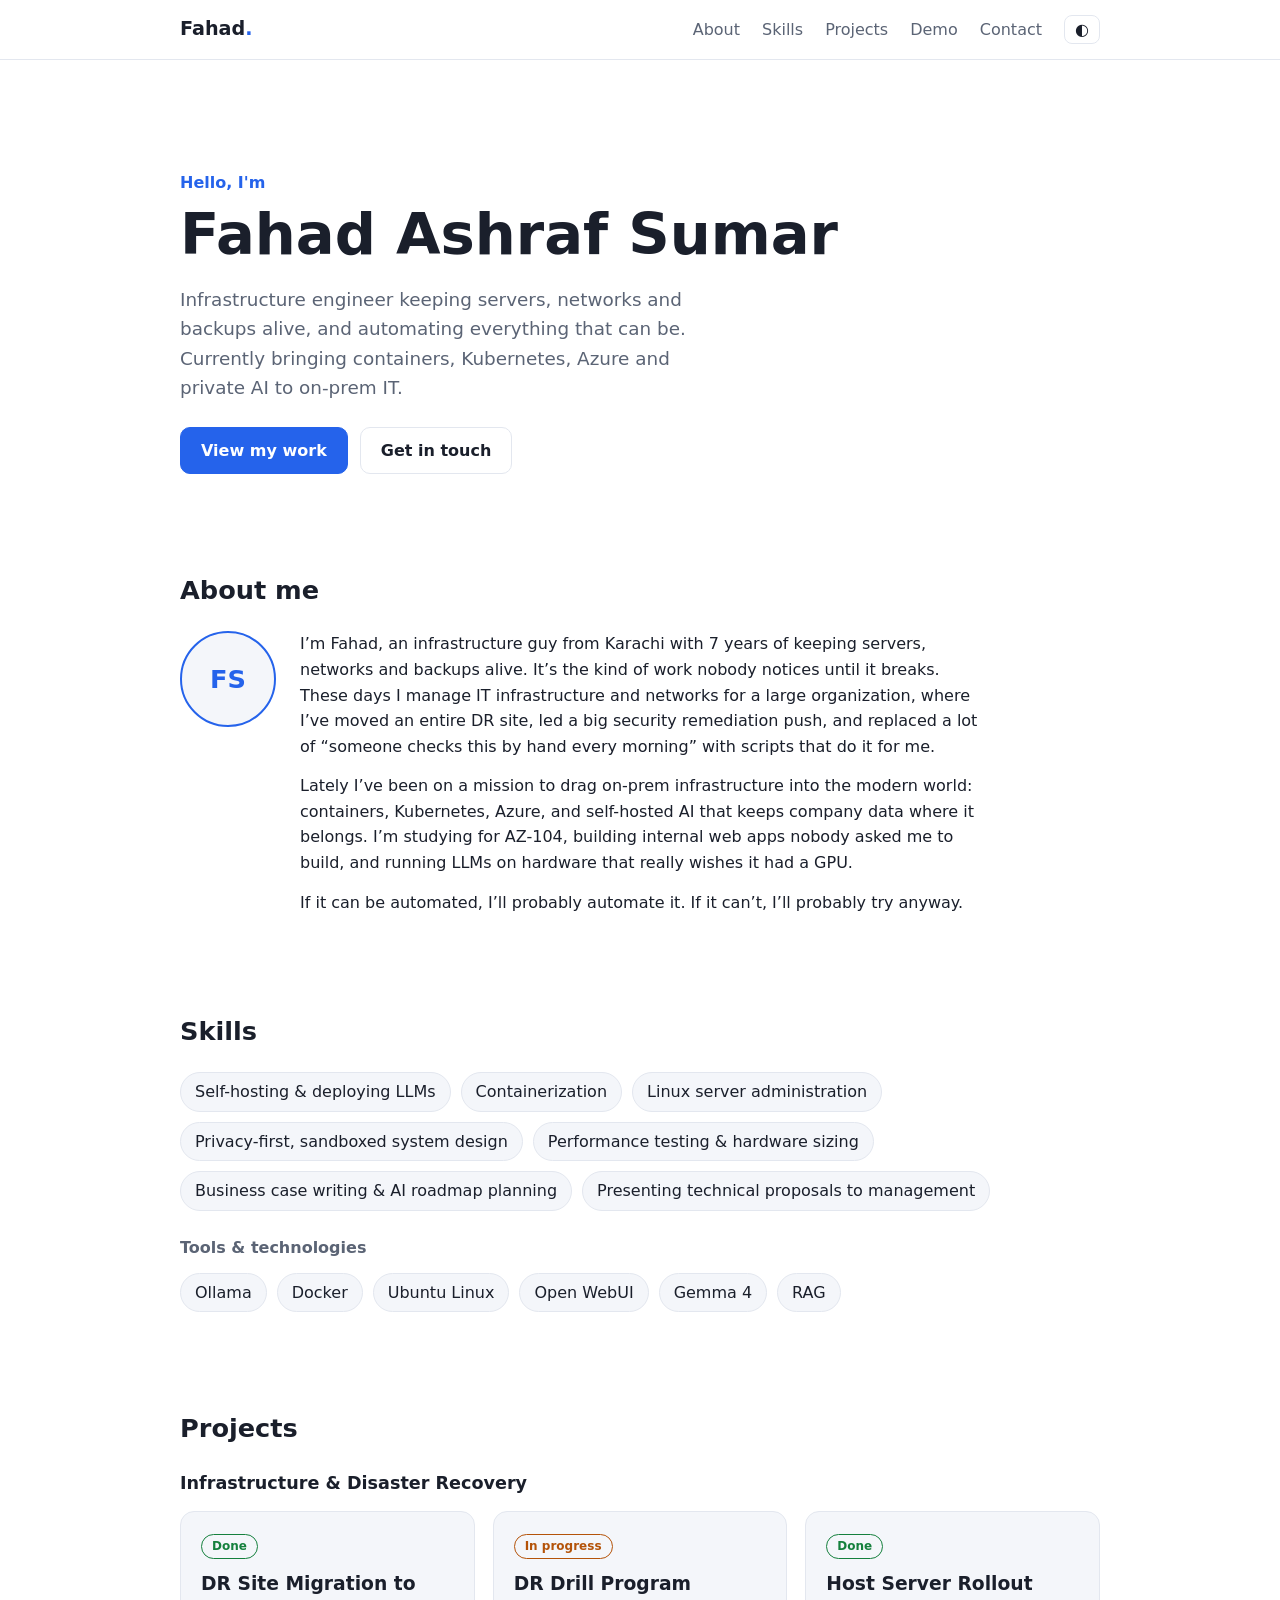
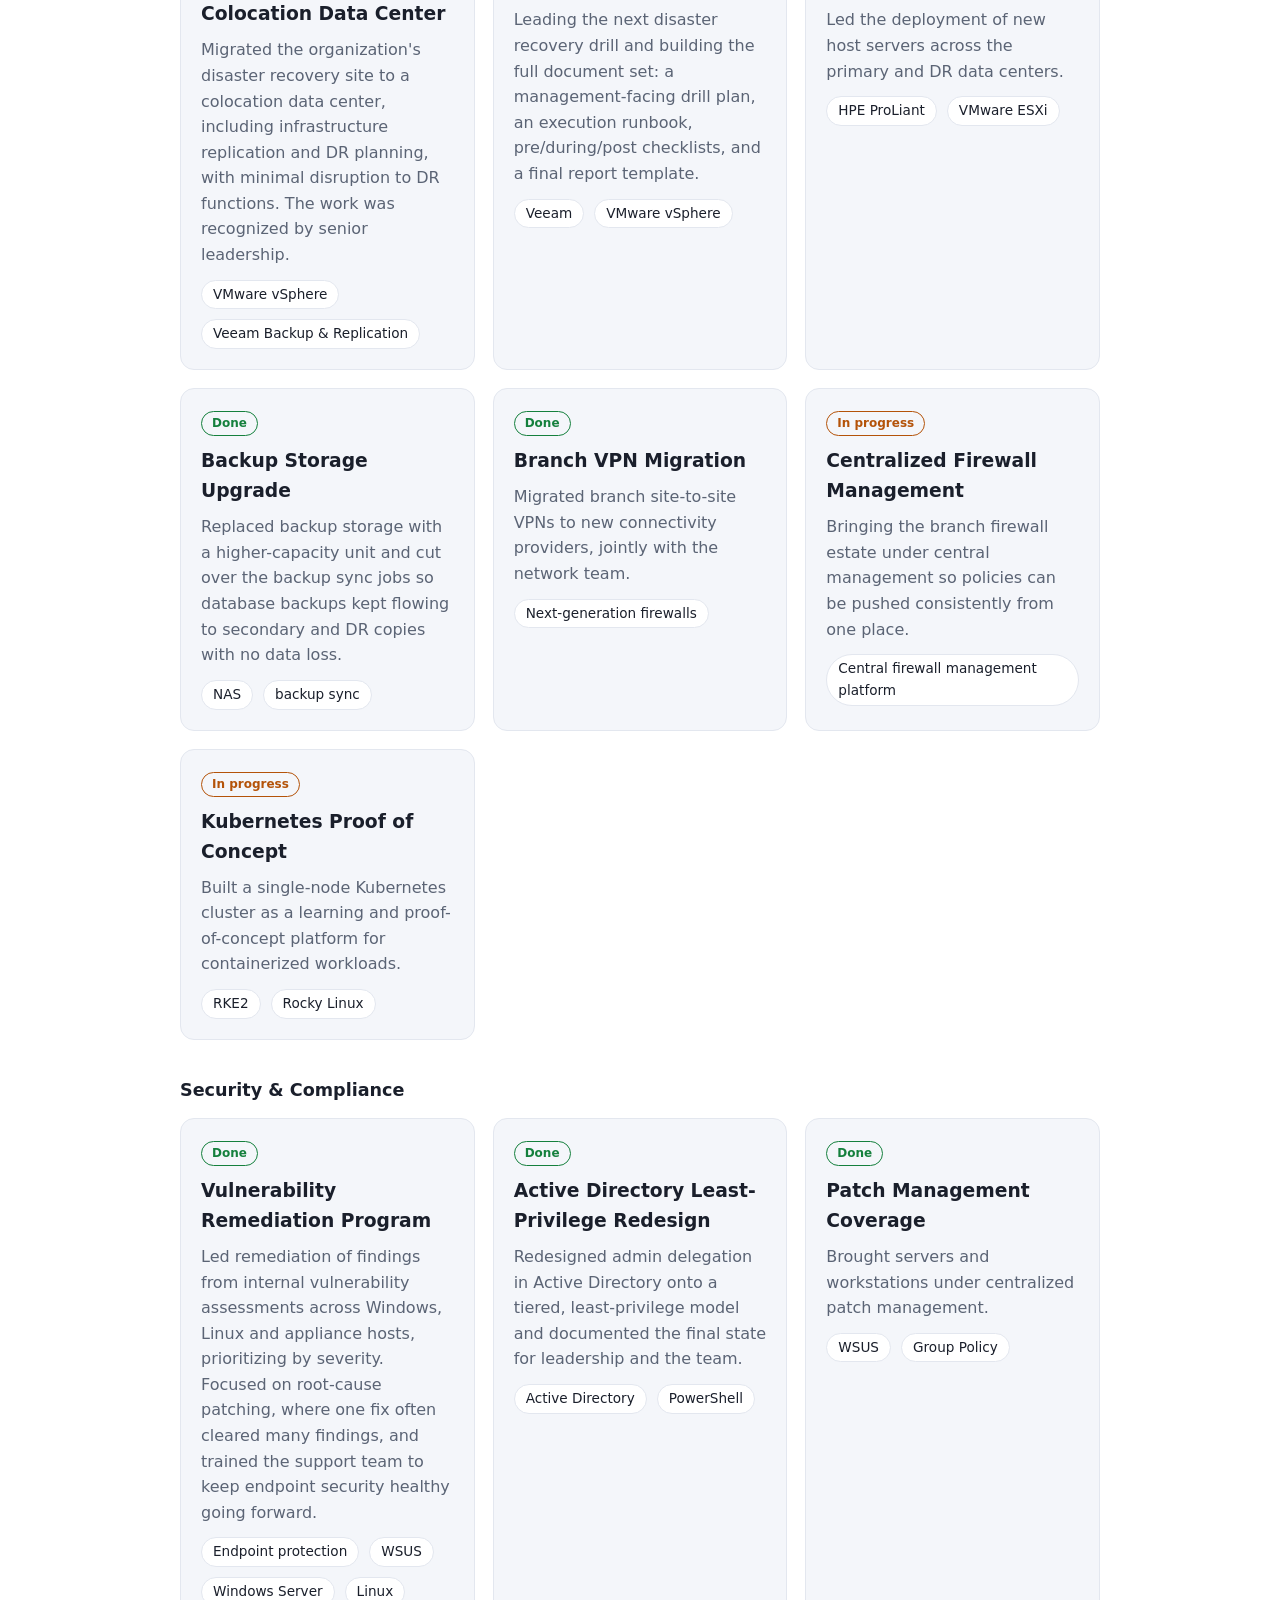
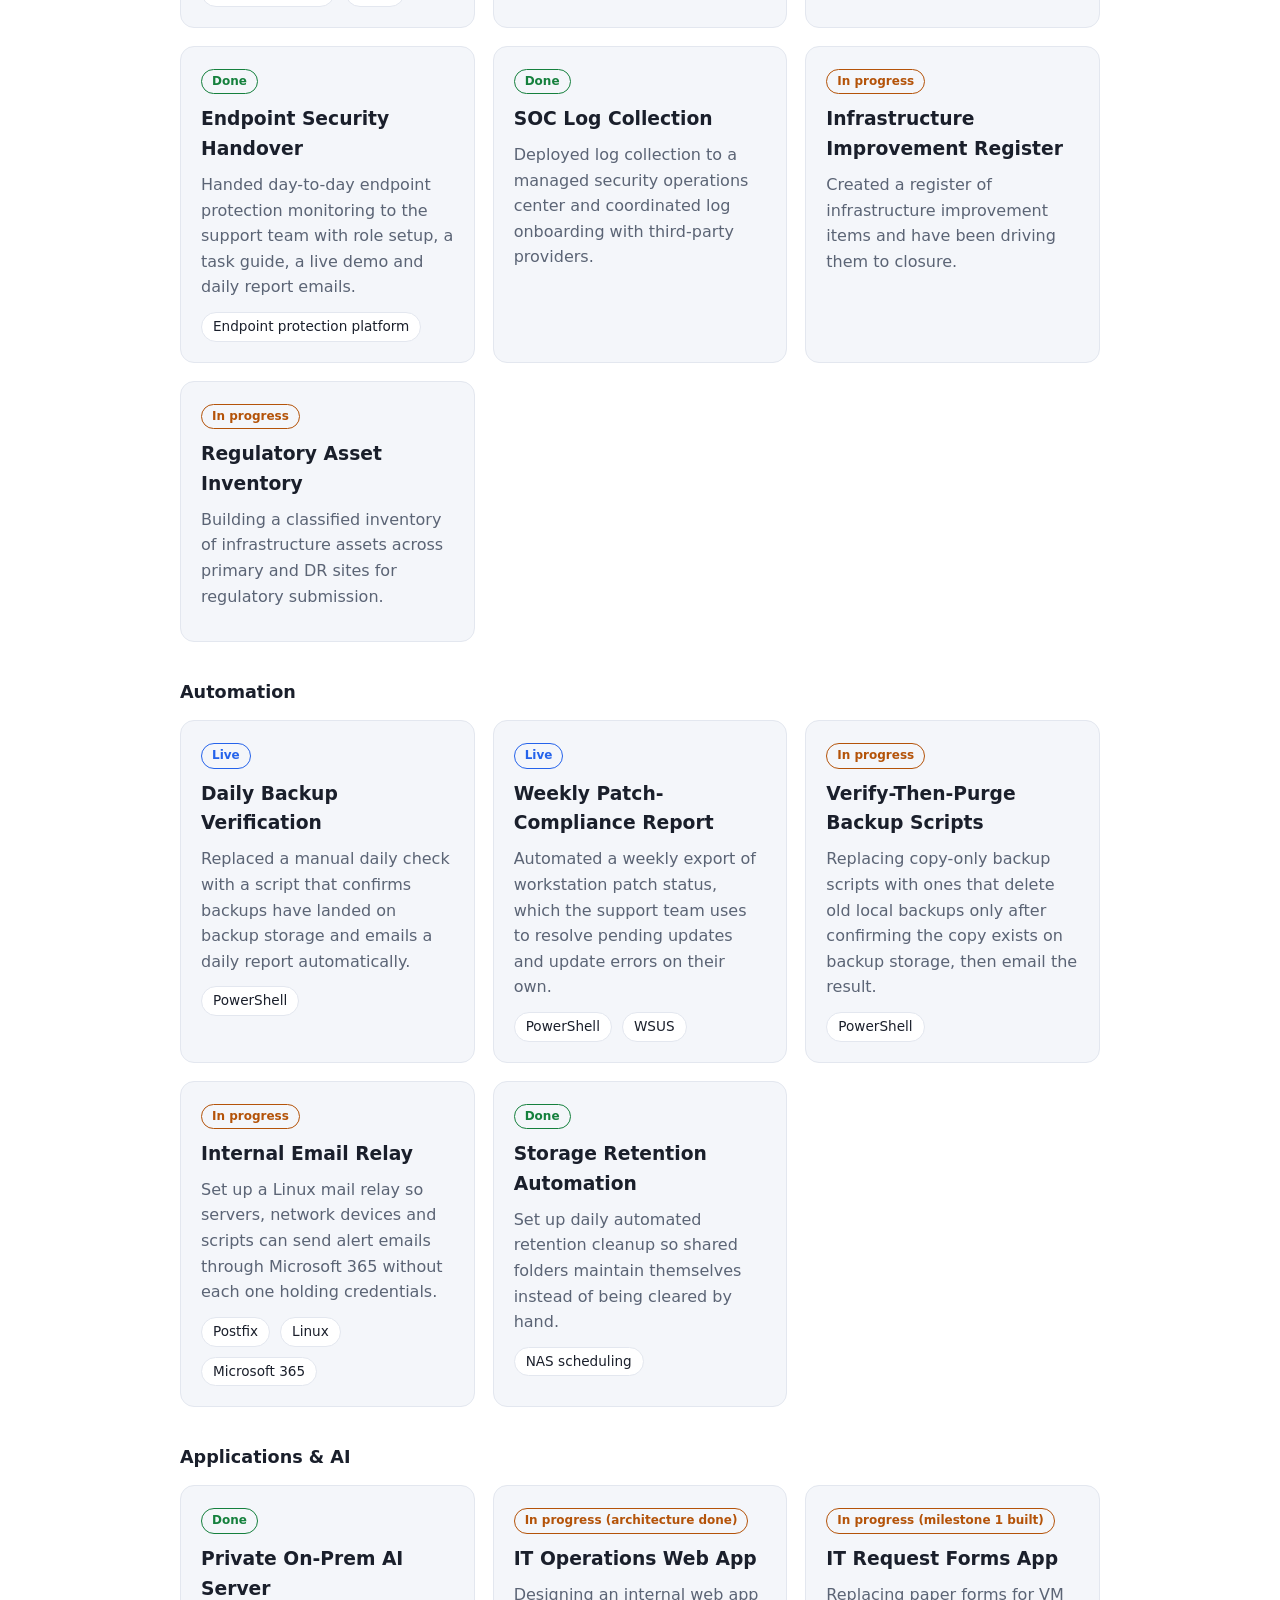
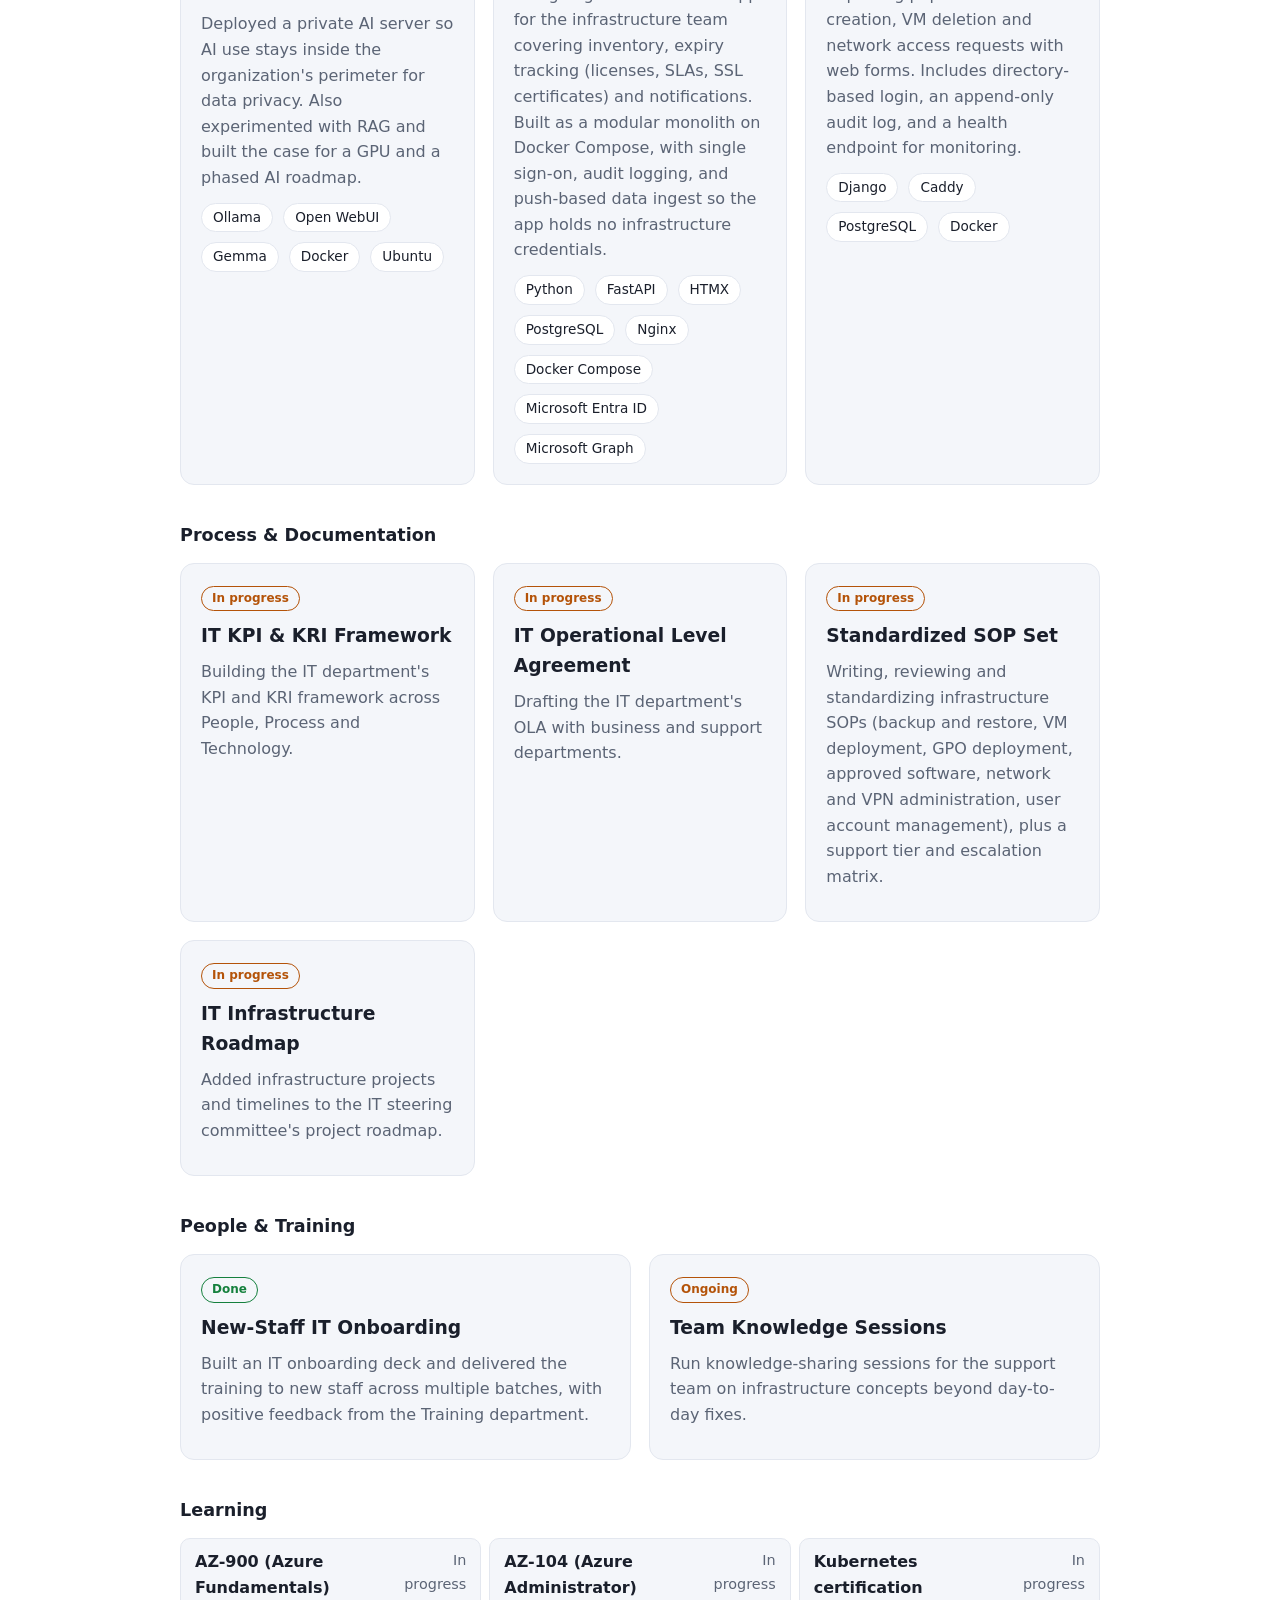
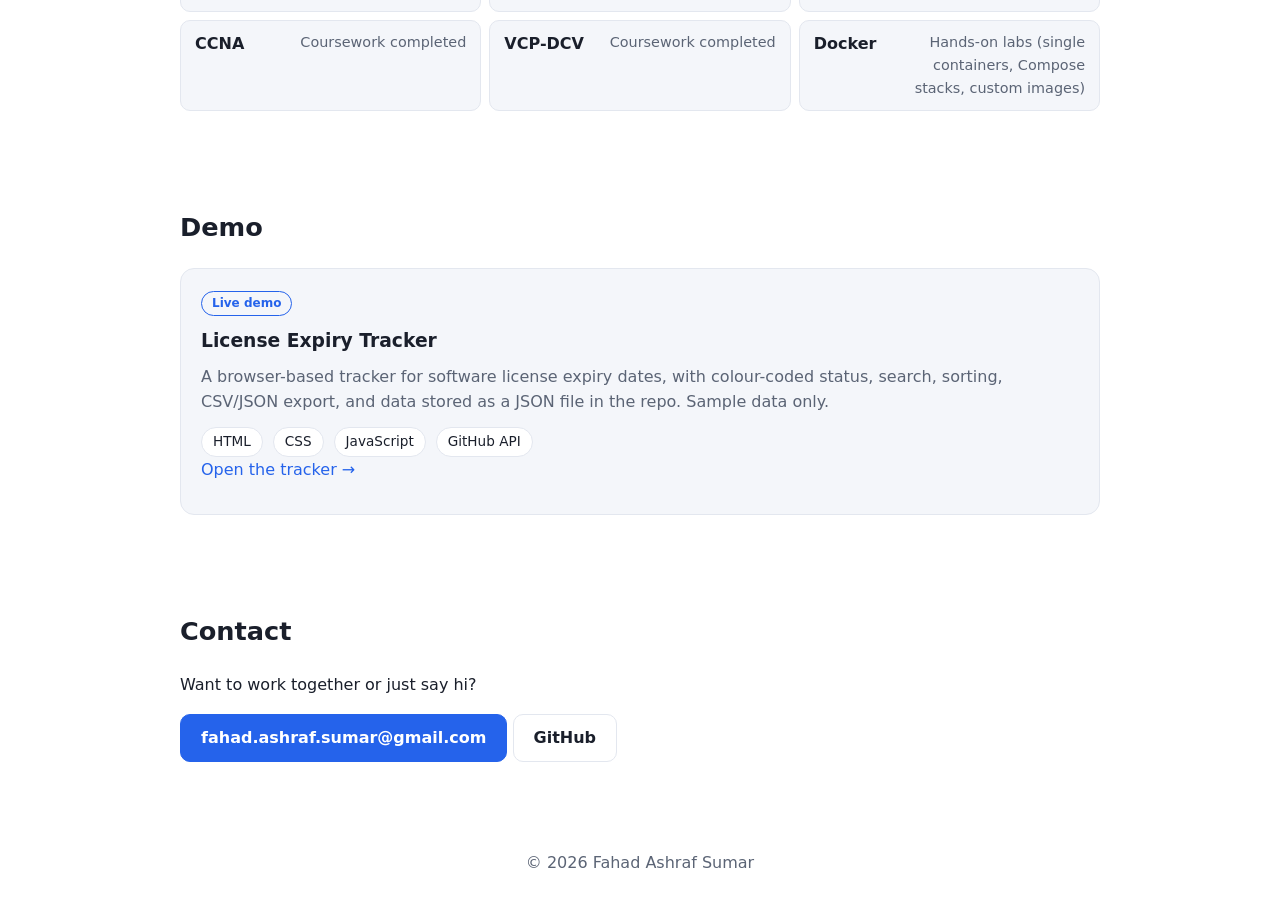
==== commit ec1c5580: "Add hero headline and page description Co-Authored-By: Claude Opus 5.5 <noreply@anthropic.com> Claud" ====
--- a/index.html
+++ b/index.html
@@ -4,7 +4,7 @@
   <meta charset="utf-8">
   <meta name="viewport" content="width=device-width, initial-scale=1">
   <title>Fahad Ashraf Sumar – Profile</title>
-  <meta name="description" content="Personal profile of Fahad Ashraf Sumar.">
+  <meta name="description" content="Fahad Ashraf Sumar, infrastructure engineer: servers, networks, backups, automation, containers and private AI.">
   <link rel="stylesheet" href="style.css">
   <script>
     try {
@@ -31,7 +31,7 @@
     <section class="hero reveal">
       <p class="eyebrow">Hello, I'm</p>
       <h1>Fahad Ashraf Sumar</h1>
-      <p class="lead">Your headline goes here – e.g. “IT professional passionate about building reliable systems.”</p>
+      <p class="lead">Infrastructure engineer keeping servers, networks and backups alive, and automating everything that can be. Currently bringing containers, Kubernetes, Azure and private AI to on-prem IT.</p>
       <div class="cta">
         <a class="btn primary" href="#projects">View my work</a>
         <a class="btn" href="#contact">Get in touch</a>
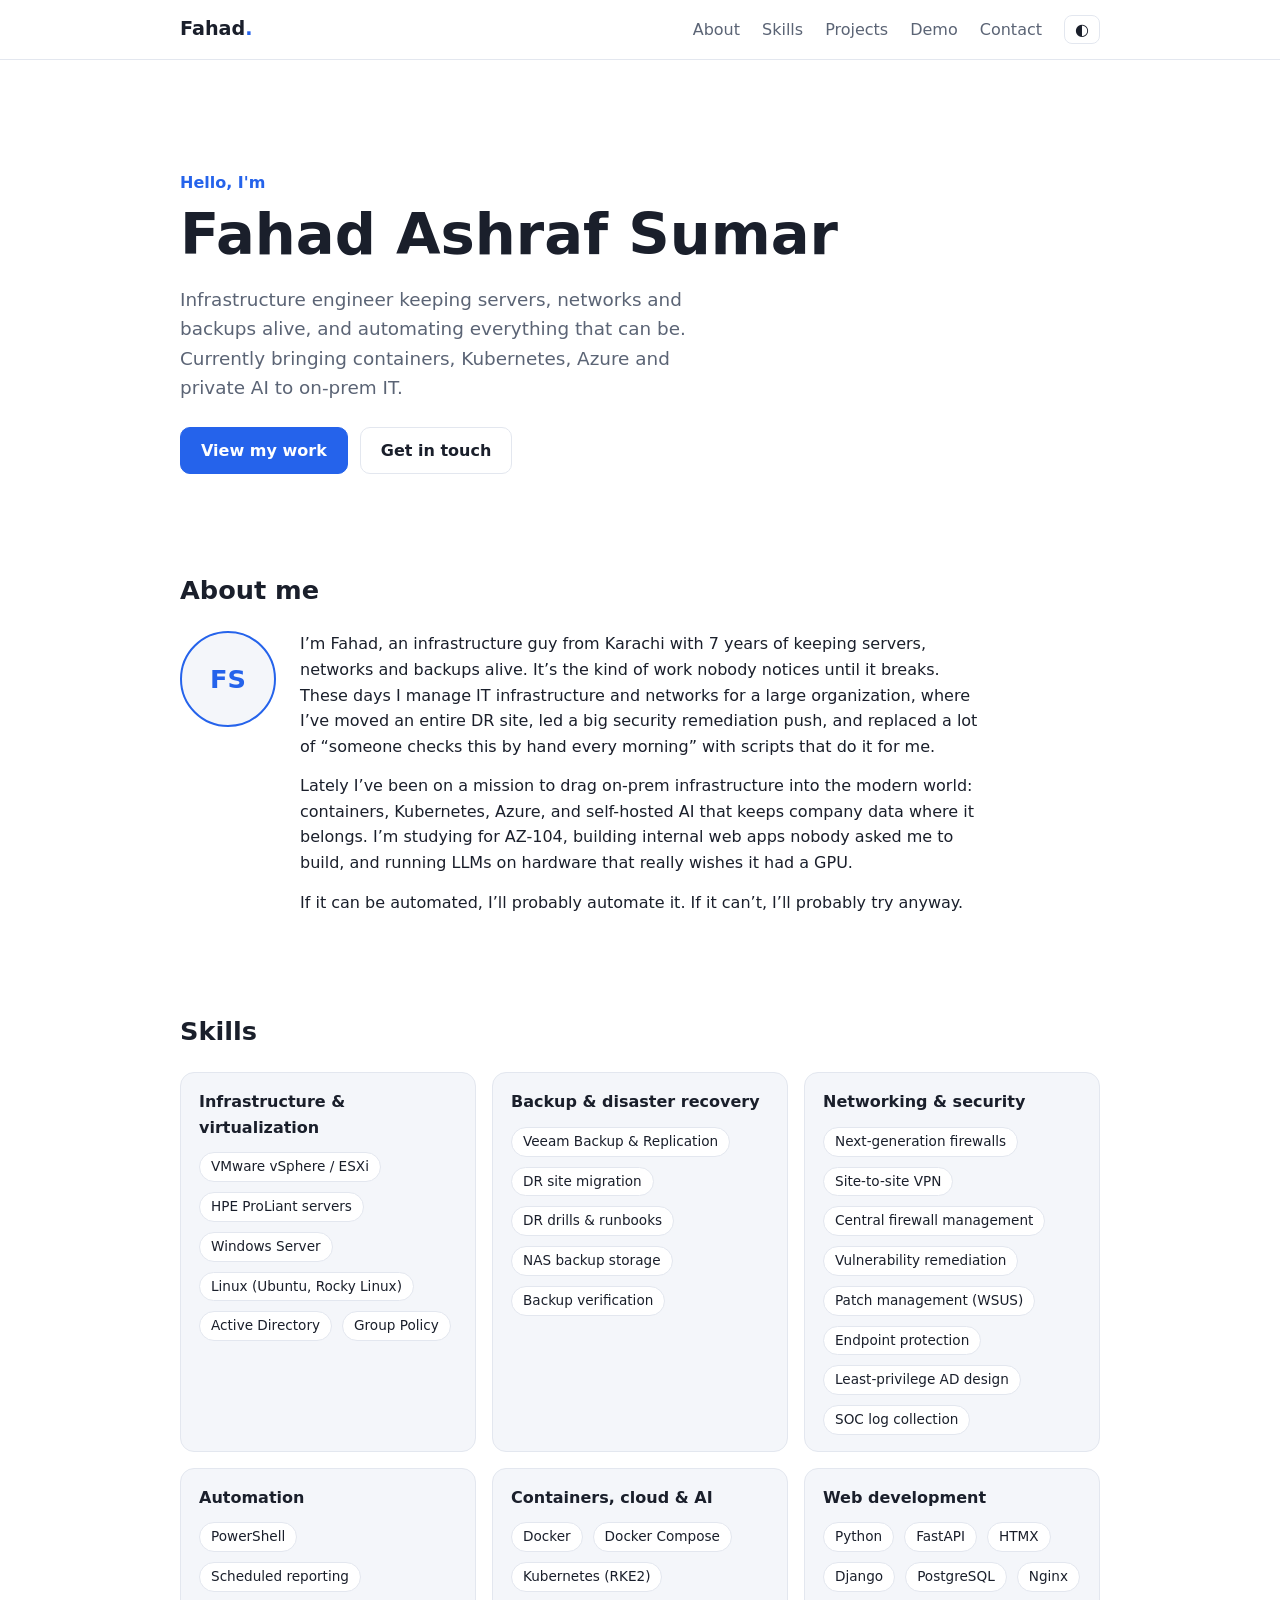
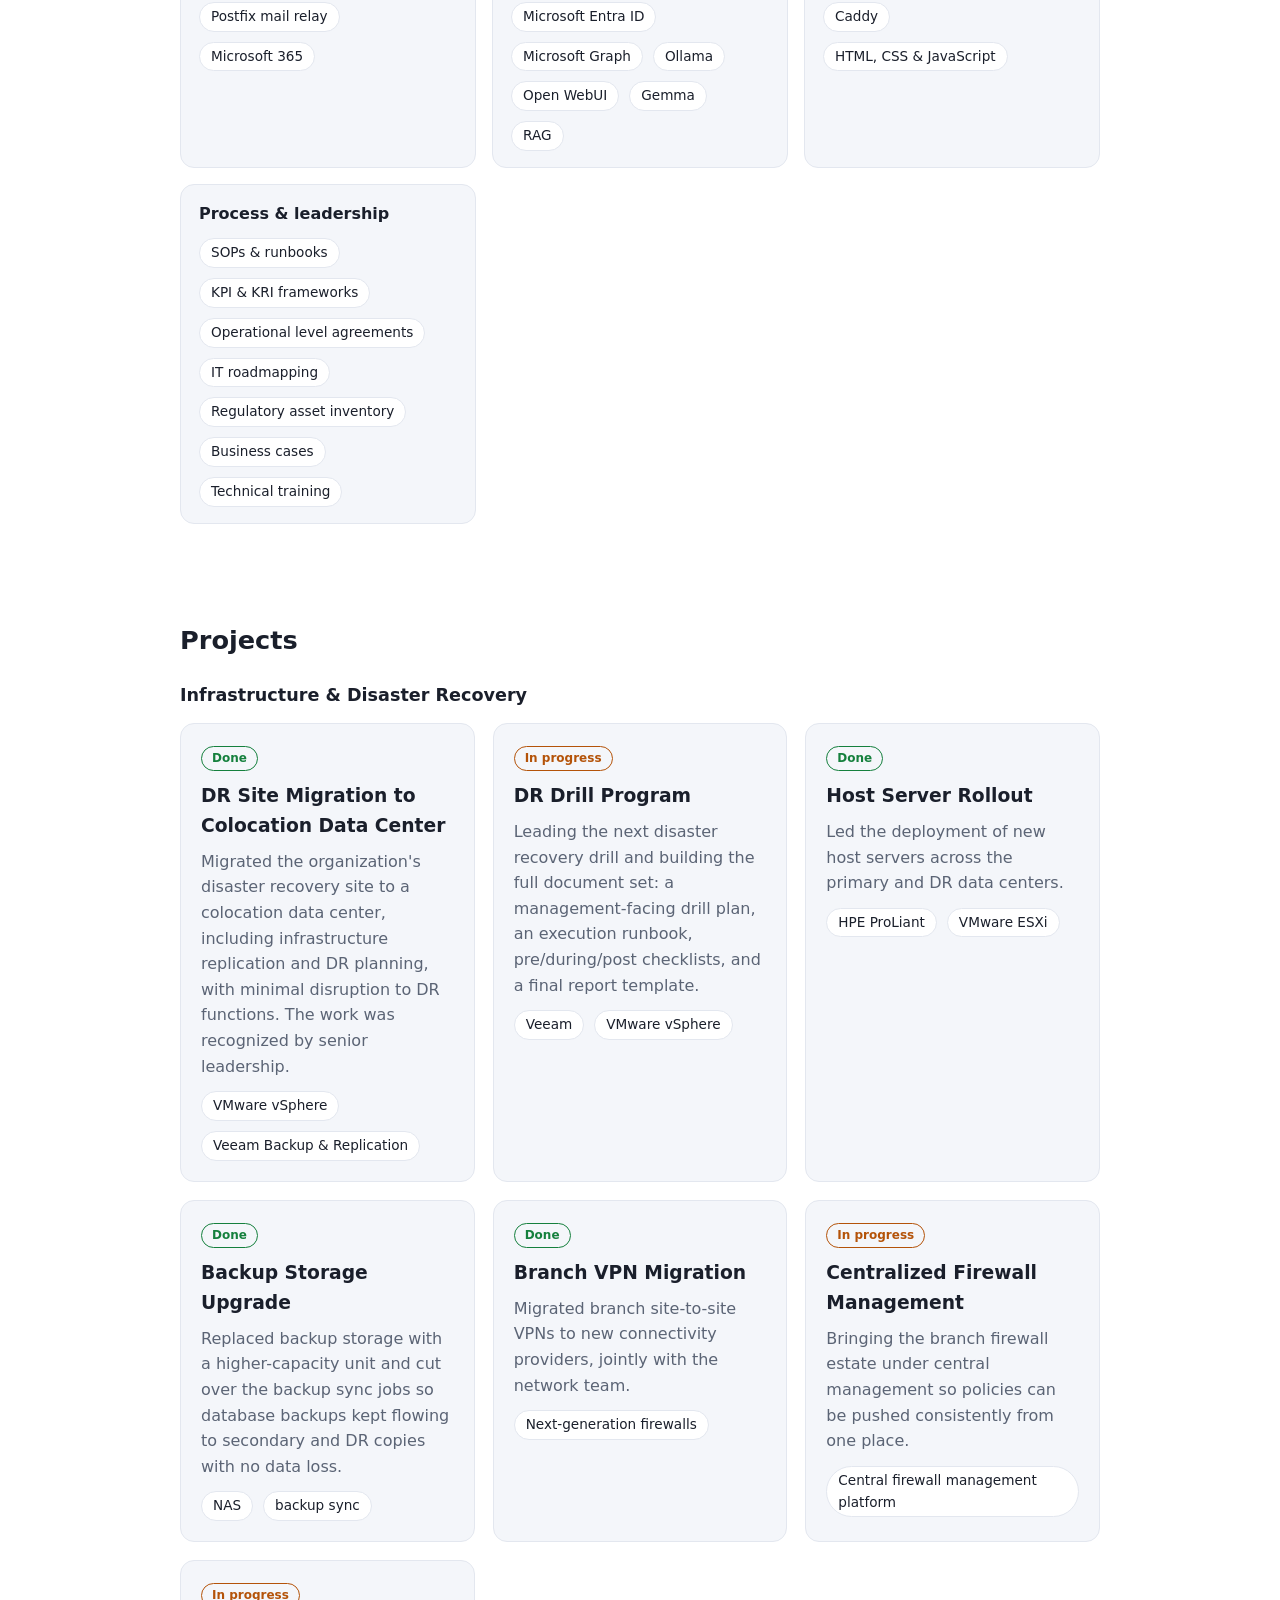
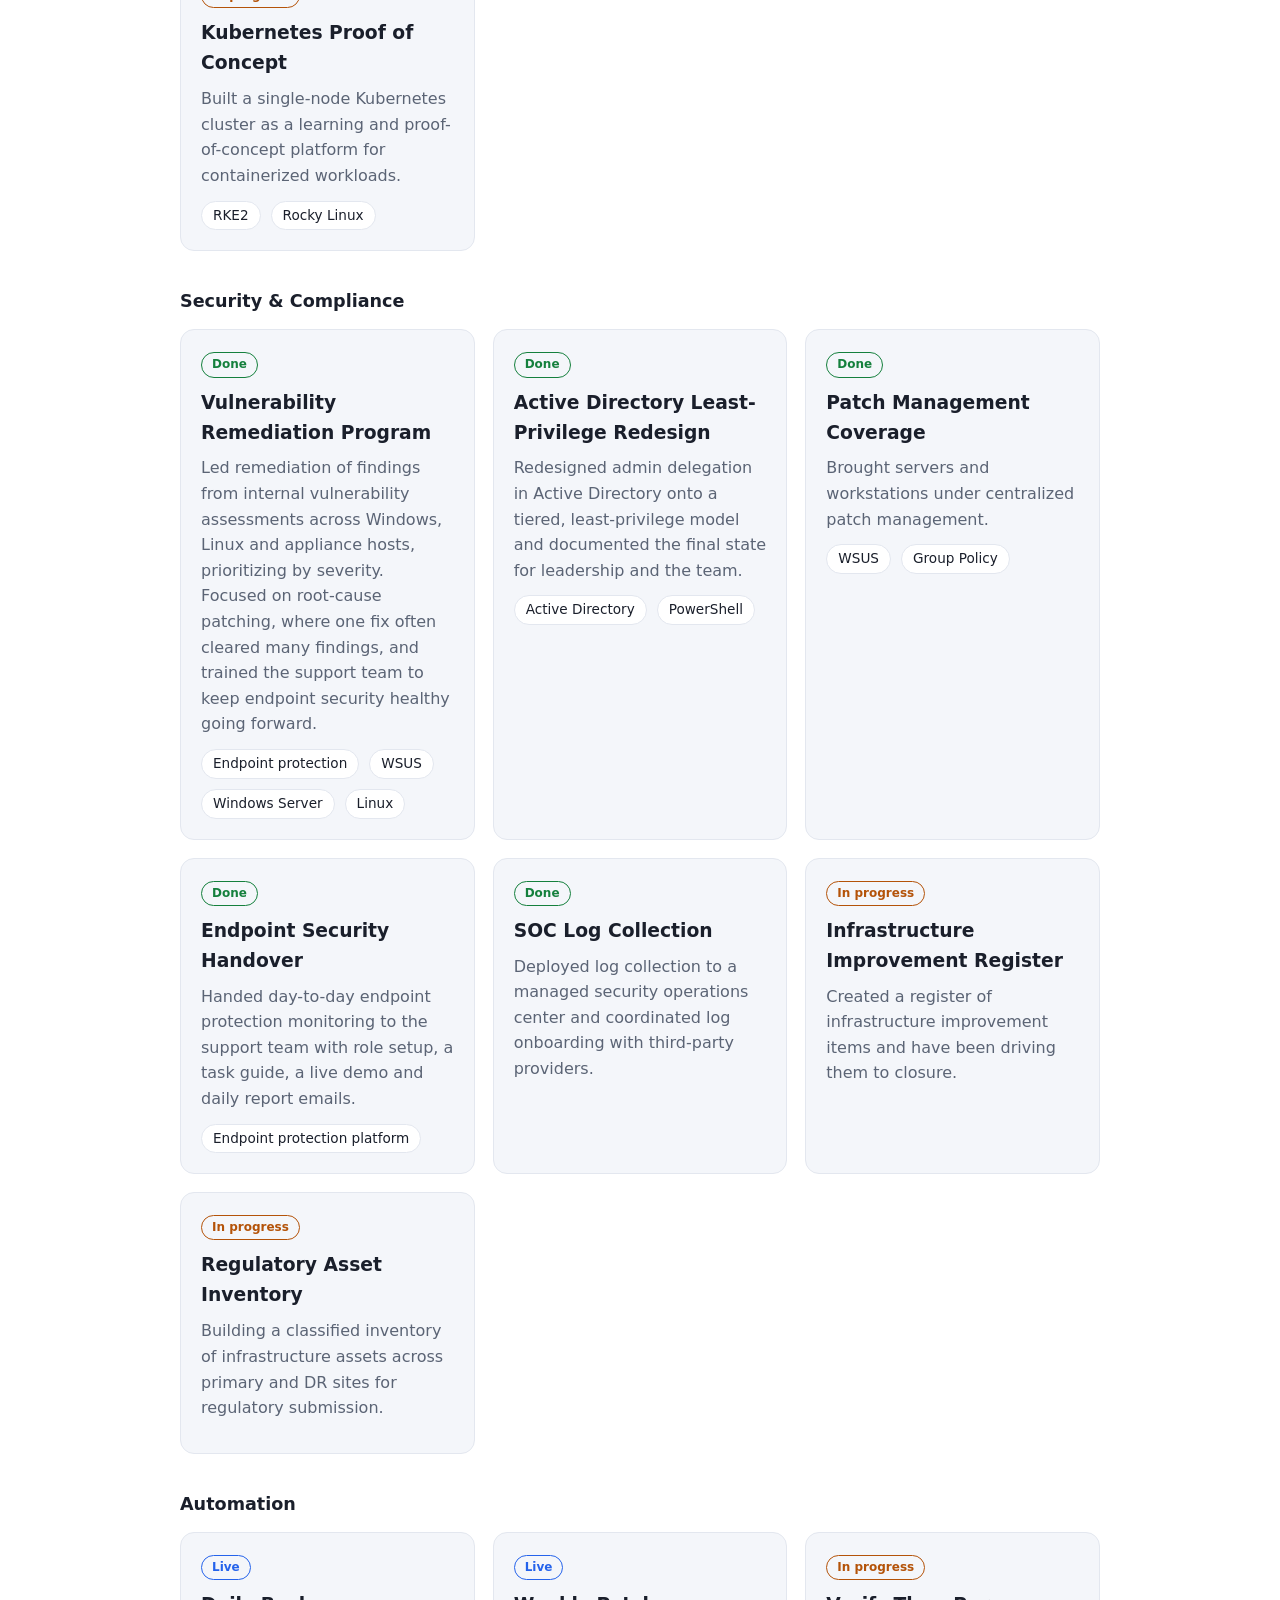
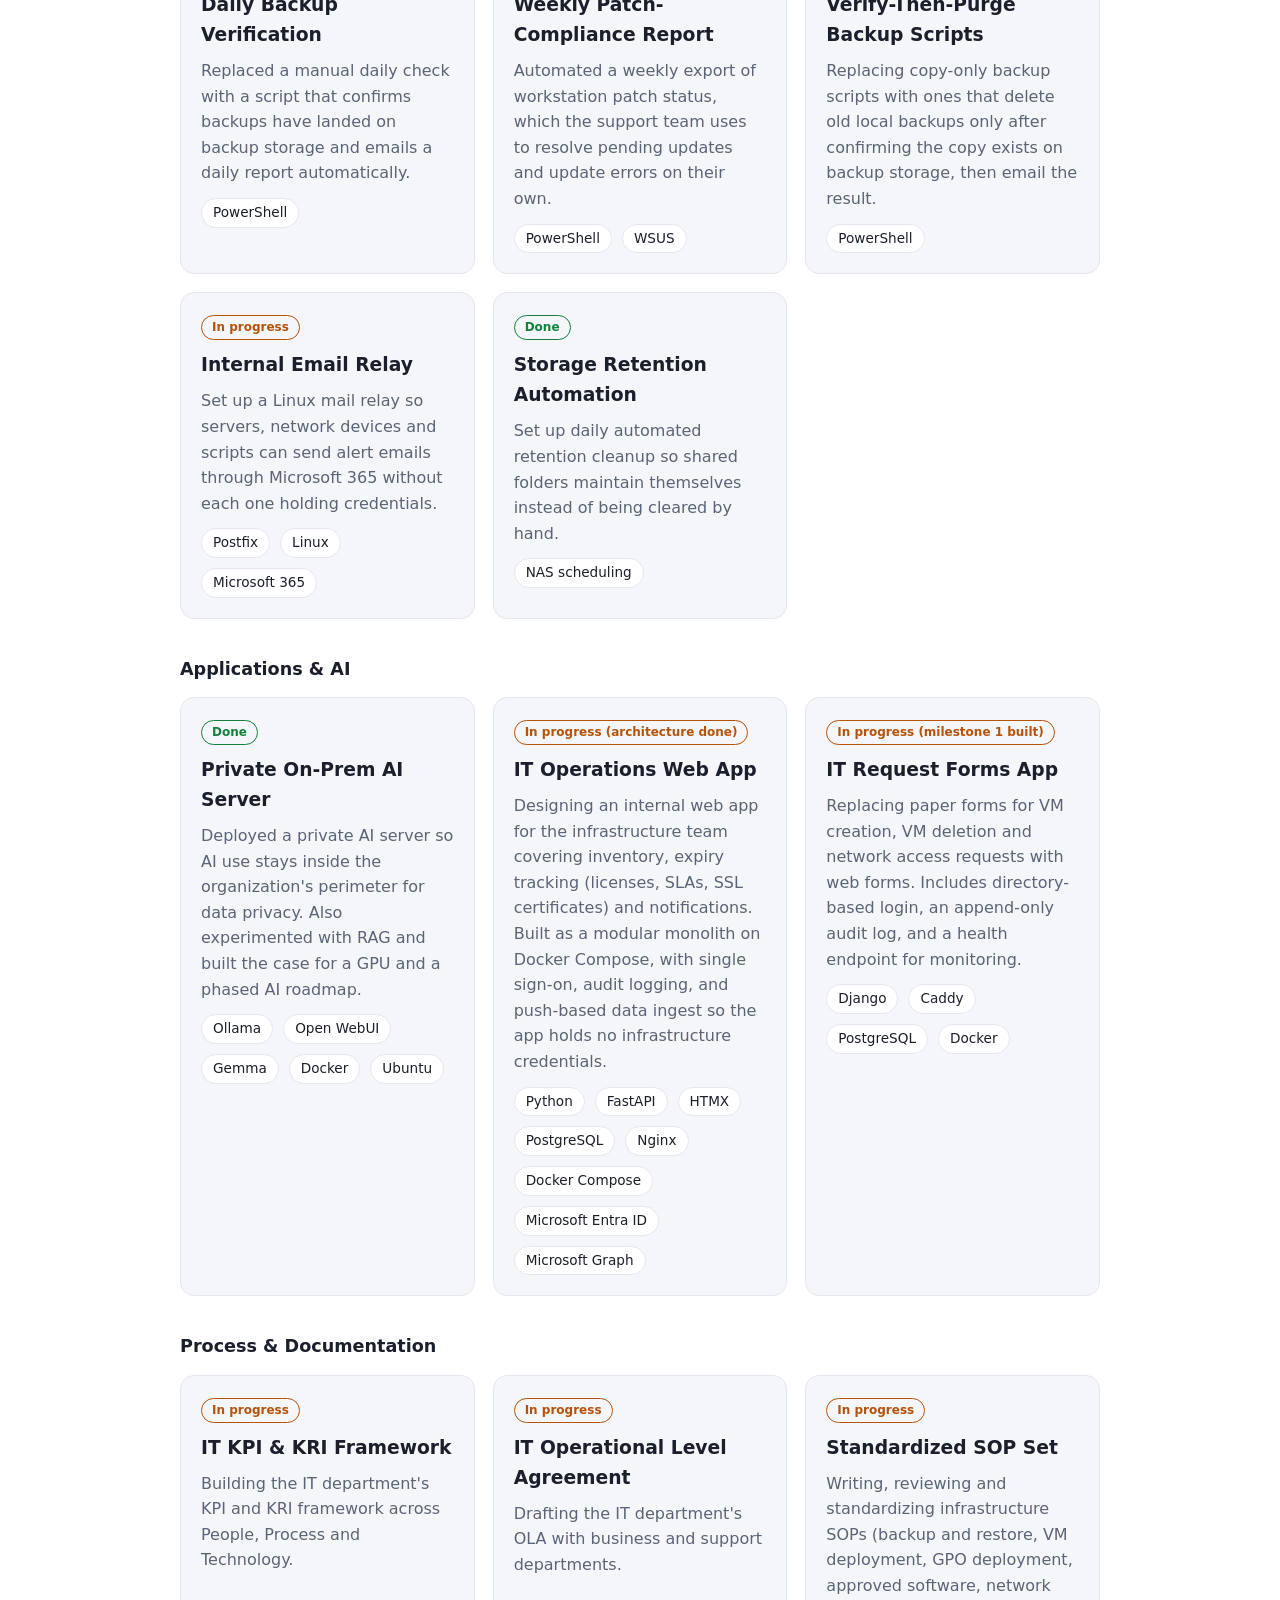
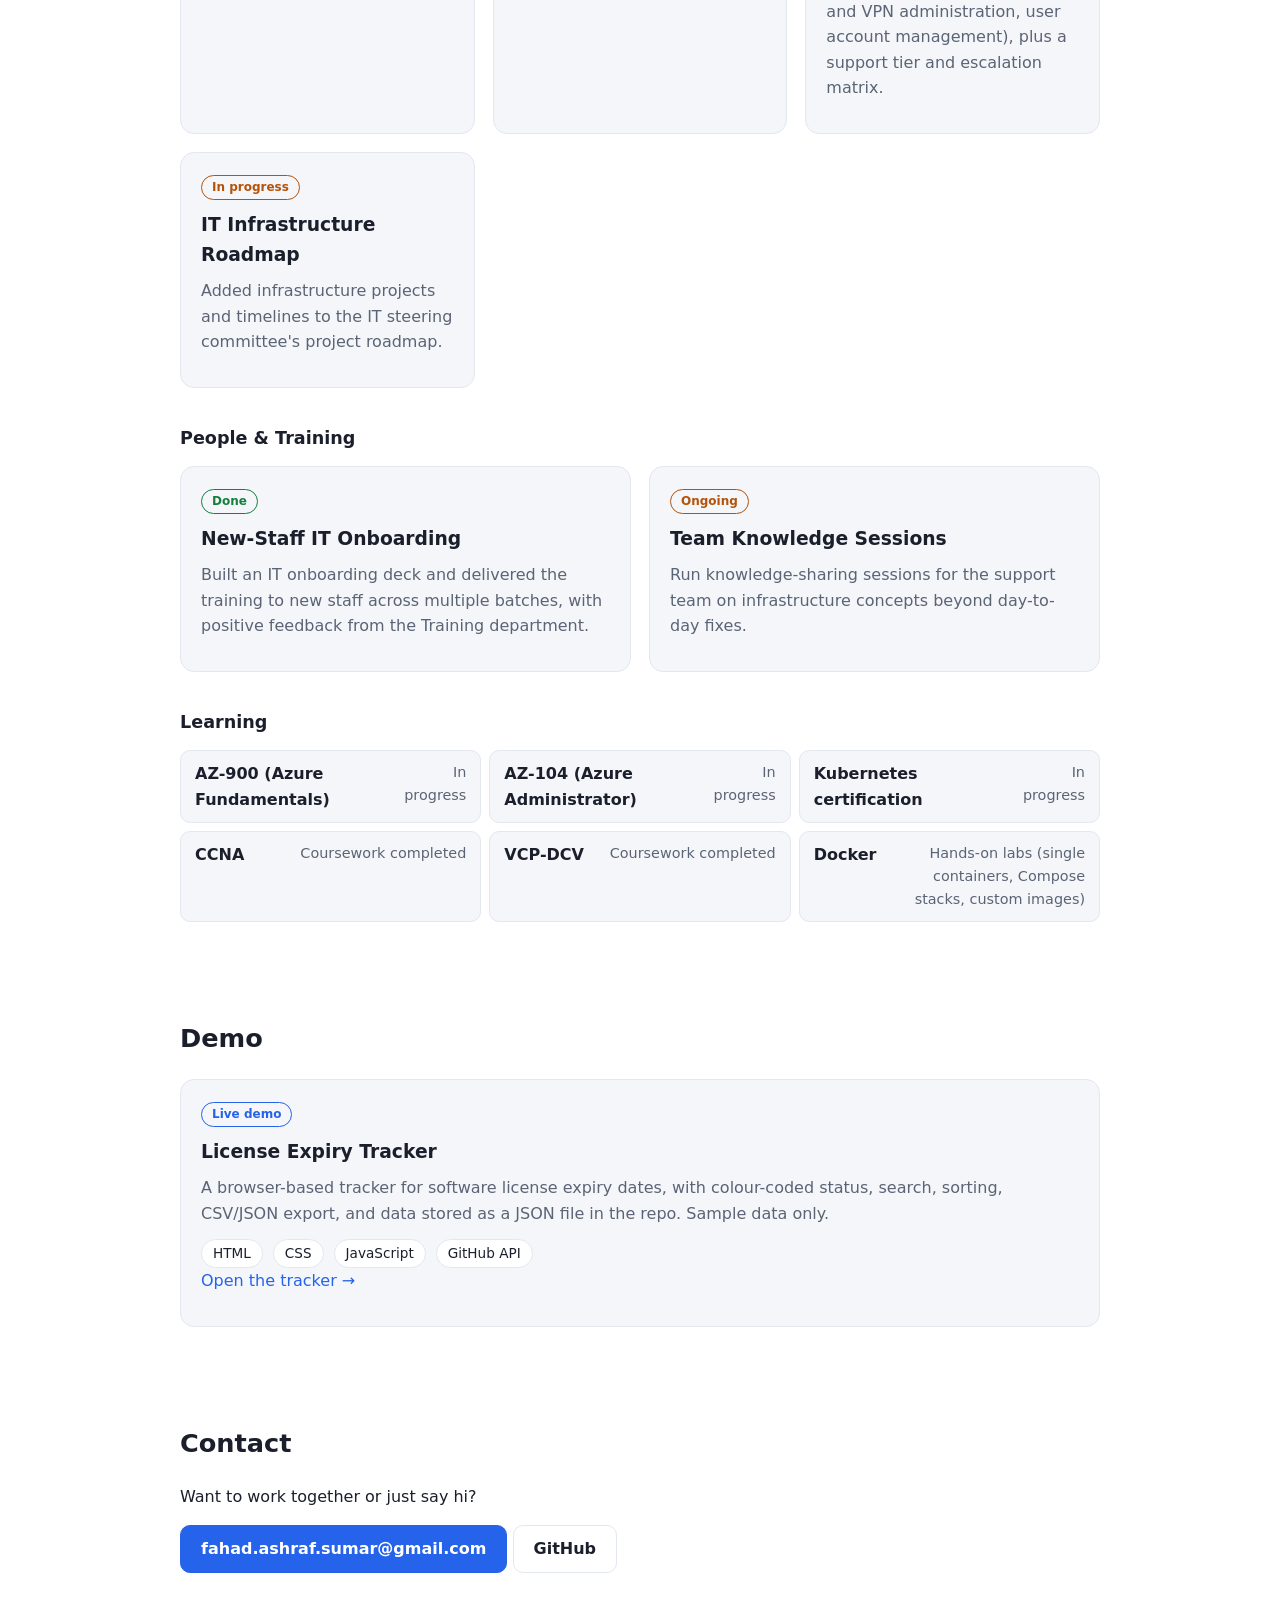
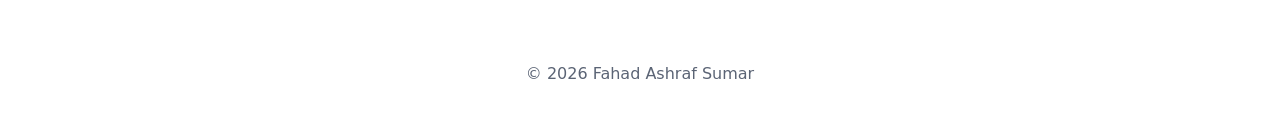
==== commit 48cdd539: "Rebuild Skills section from projects.md, grouped by area Co-Authored-By: Claude Opus 5.5 <noreply@an" ====
--- a/index.html
+++ b/index.html
@@ -52,13 +52,36 @@
 
     <section id="skills" class="reveal">
       <h2>Skills</h2>
-      <ul class="tags">
-        <li>Self-hosting &amp; deploying LLMs</li><li>Containerization</li><li>Linux server administration</li><li>Privacy-first, sandboxed system design</li><li>Performance testing &amp; hardware sizing</li><li>Business case writing &amp; AI roadmap planning</li><li>Presenting technical proposals to management</li>
-      </ul>
-      <h3 class="sub">Tools &amp; technologies</h3>
-      <ul class="tags">
-        <li>Ollama</li><li>Docker</li><li>Ubuntu Linux</li><li>Open WebUI</li><li>Gemma 4</li><li>RAG</li>
-      </ul>
+      <div class="skill-groups">
+        <div class="skill-group">
+          <h3>Infrastructure &amp; virtualization</h3>
+          <ul class="tags small"><li>VMware vSphere / ESXi</li><li>HPE ProLiant servers</li><li>Windows Server</li><li>Linux (Ubuntu, Rocky Linux)</li><li>Active Directory</li><li>Group Policy</li></ul>
+        </div>
+        <div class="skill-group">
+          <h3>Backup &amp; disaster recovery</h3>
+          <ul class="tags small"><li>Veeam Backup &amp; Replication</li><li>DR site migration</li><li>DR drills &amp; runbooks</li><li>NAS backup storage</li><li>Backup verification</li></ul>
+        </div>
+        <div class="skill-group">
+          <h3>Networking &amp; security</h3>
+          <ul class="tags small"><li>Next-generation firewalls</li><li>Site-to-site VPN</li><li>Central firewall management</li><li>Vulnerability remediation</li><li>Patch management (WSUS)</li><li>Endpoint protection</li><li>Least-privilege AD design</li><li>SOC log collection</li></ul>
+        </div>
+        <div class="skill-group">
+          <h3>Automation</h3>
+          <ul class="tags small"><li>PowerShell</li><li>Scheduled reporting</li><li>Postfix mail relay</li><li>Microsoft 365</li></ul>
+        </div>
+        <div class="skill-group">
+          <h3>Containers, cloud &amp; AI</h3>
+          <ul class="tags small"><li>Docker</li><li>Docker Compose</li><li>Kubernetes (RKE2)</li><li>Microsoft Entra ID</li><li>Microsoft Graph</li><li>Ollama</li><li>Open WebUI</li><li>Gemma</li><li>RAG</li></ul>
+        </div>
+        <div class="skill-group">
+          <h3>Web development</h3>
+          <ul class="tags small"><li>Python</li><li>FastAPI</li><li>HTMX</li><li>Django</li><li>PostgreSQL</li><li>Nginx</li><li>Caddy</li><li>HTML, CSS &amp; JavaScript</li></ul>
+        </div>
+        <div class="skill-group">
+          <h3>Process &amp; leadership</h3>
+          <ul class="tags small"><li>SOPs &amp; runbooks</li><li>KPI &amp; KRI frameworks</li><li>Operational level agreements</li><li>IT roadmapping</li><li>Regulatory asset inventory</li><li>Business cases</li><li>Technical training</li></ul>
+        </div>
+      </div>
     </section>
 
     <section id="projects" class="reveal">
--- a/style.css
+++ b/style.css
@@ -105,3 +105,7 @@
 .learning li { background: var(--surface); border: 1px solid var(--border); border-radius: 10px;
   padding: 10px 14px; display: flex; justify-content: space-between; gap: 10px; }
 .learning span { color: var(--muted); font-size: .9rem; text-align: right; }
+
+.skill-groups { display: grid; grid-template-columns: repeat(auto-fit, minmax(280px, 1fr)); gap: 16px; }
+.skill-group { background: var(--surface); border: 1px solid var(--border); border-radius: 14px; padding: 16px 18px; }
+.skill-group h3 { margin: 0 0 12px; font-size: 1rem; }
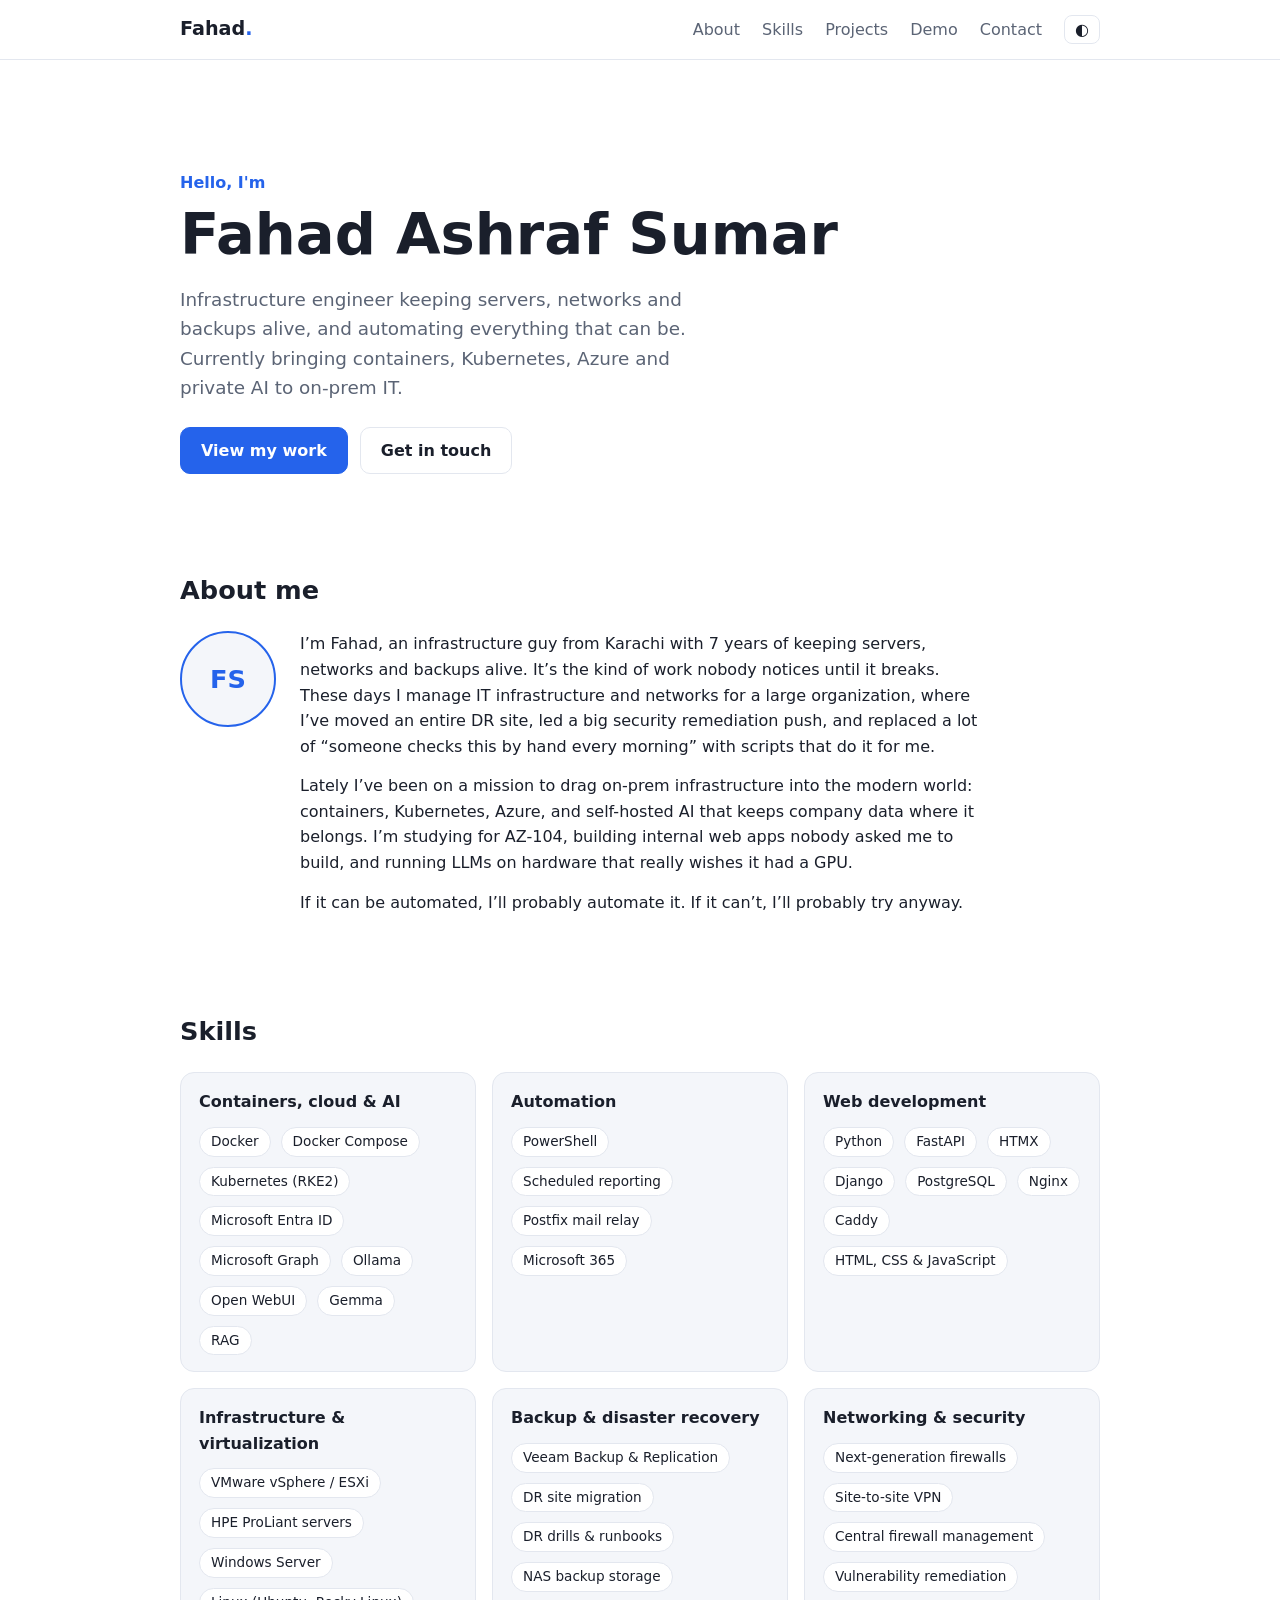
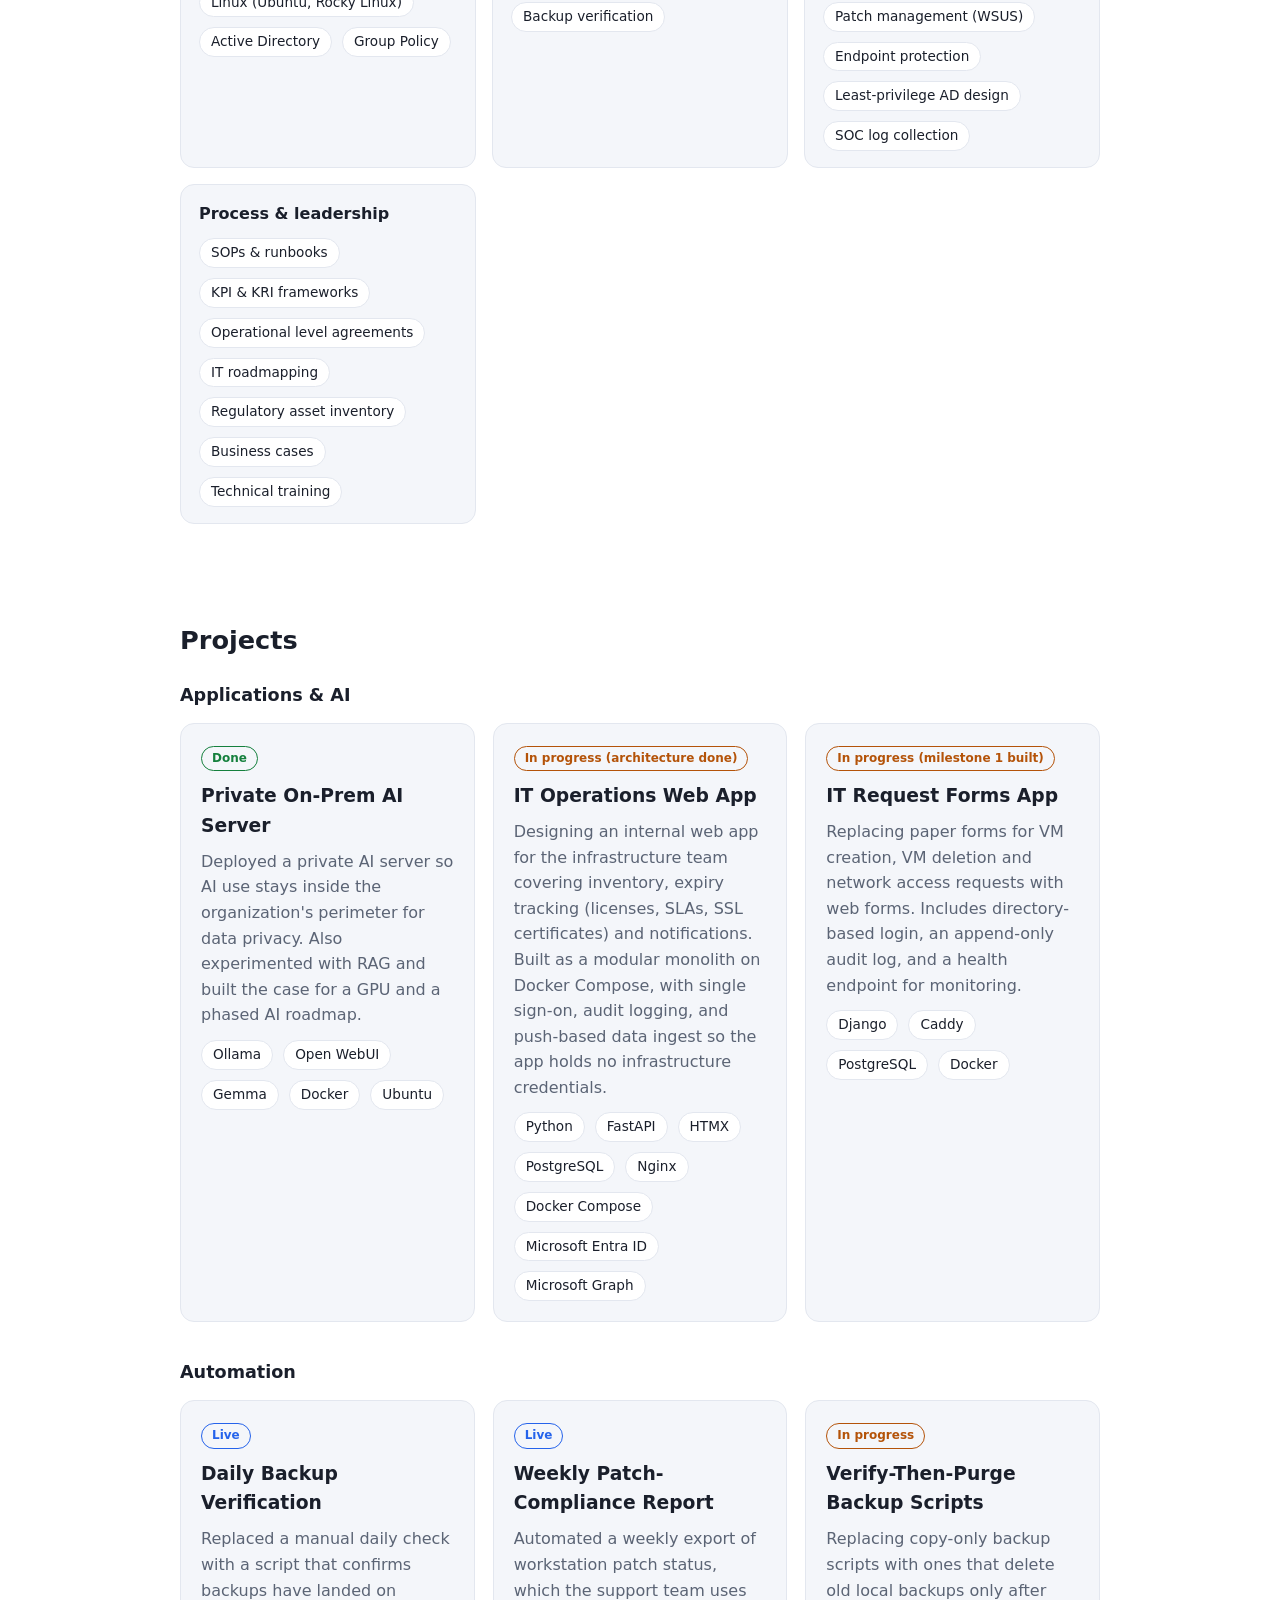
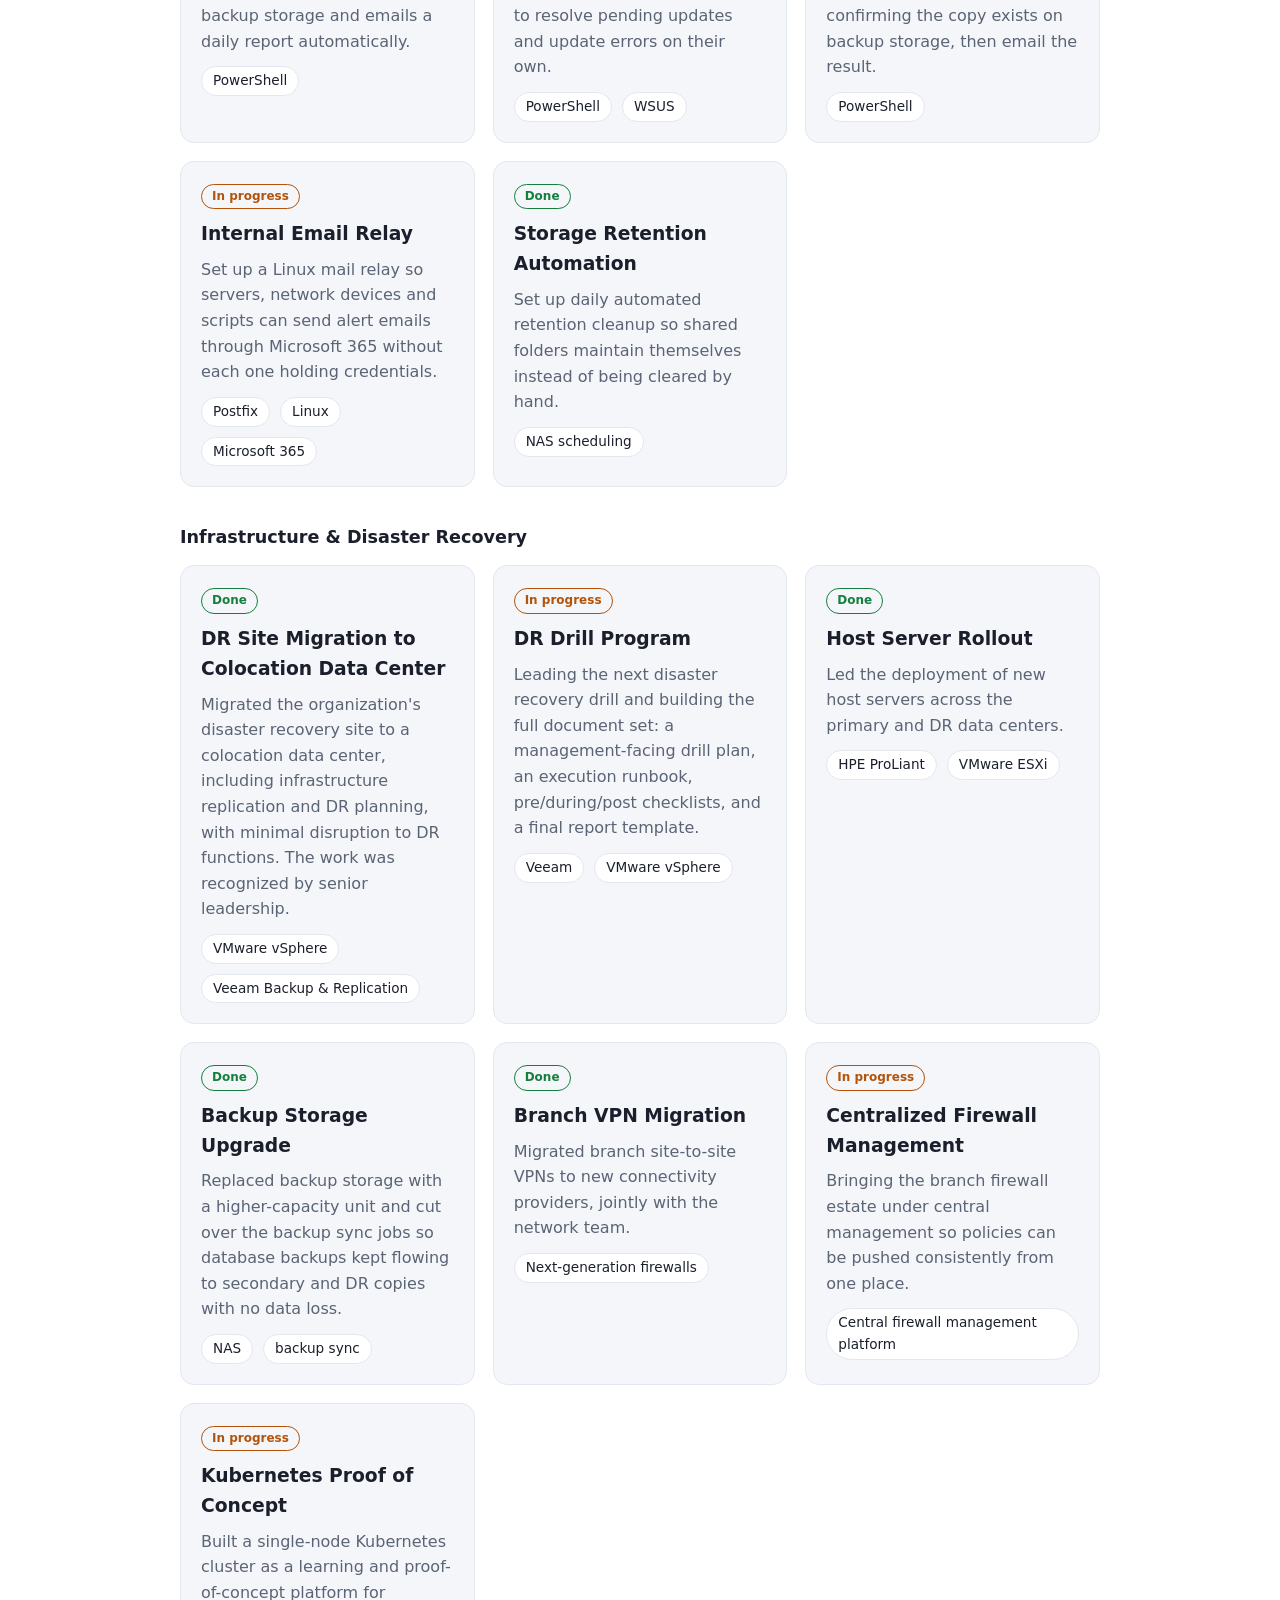
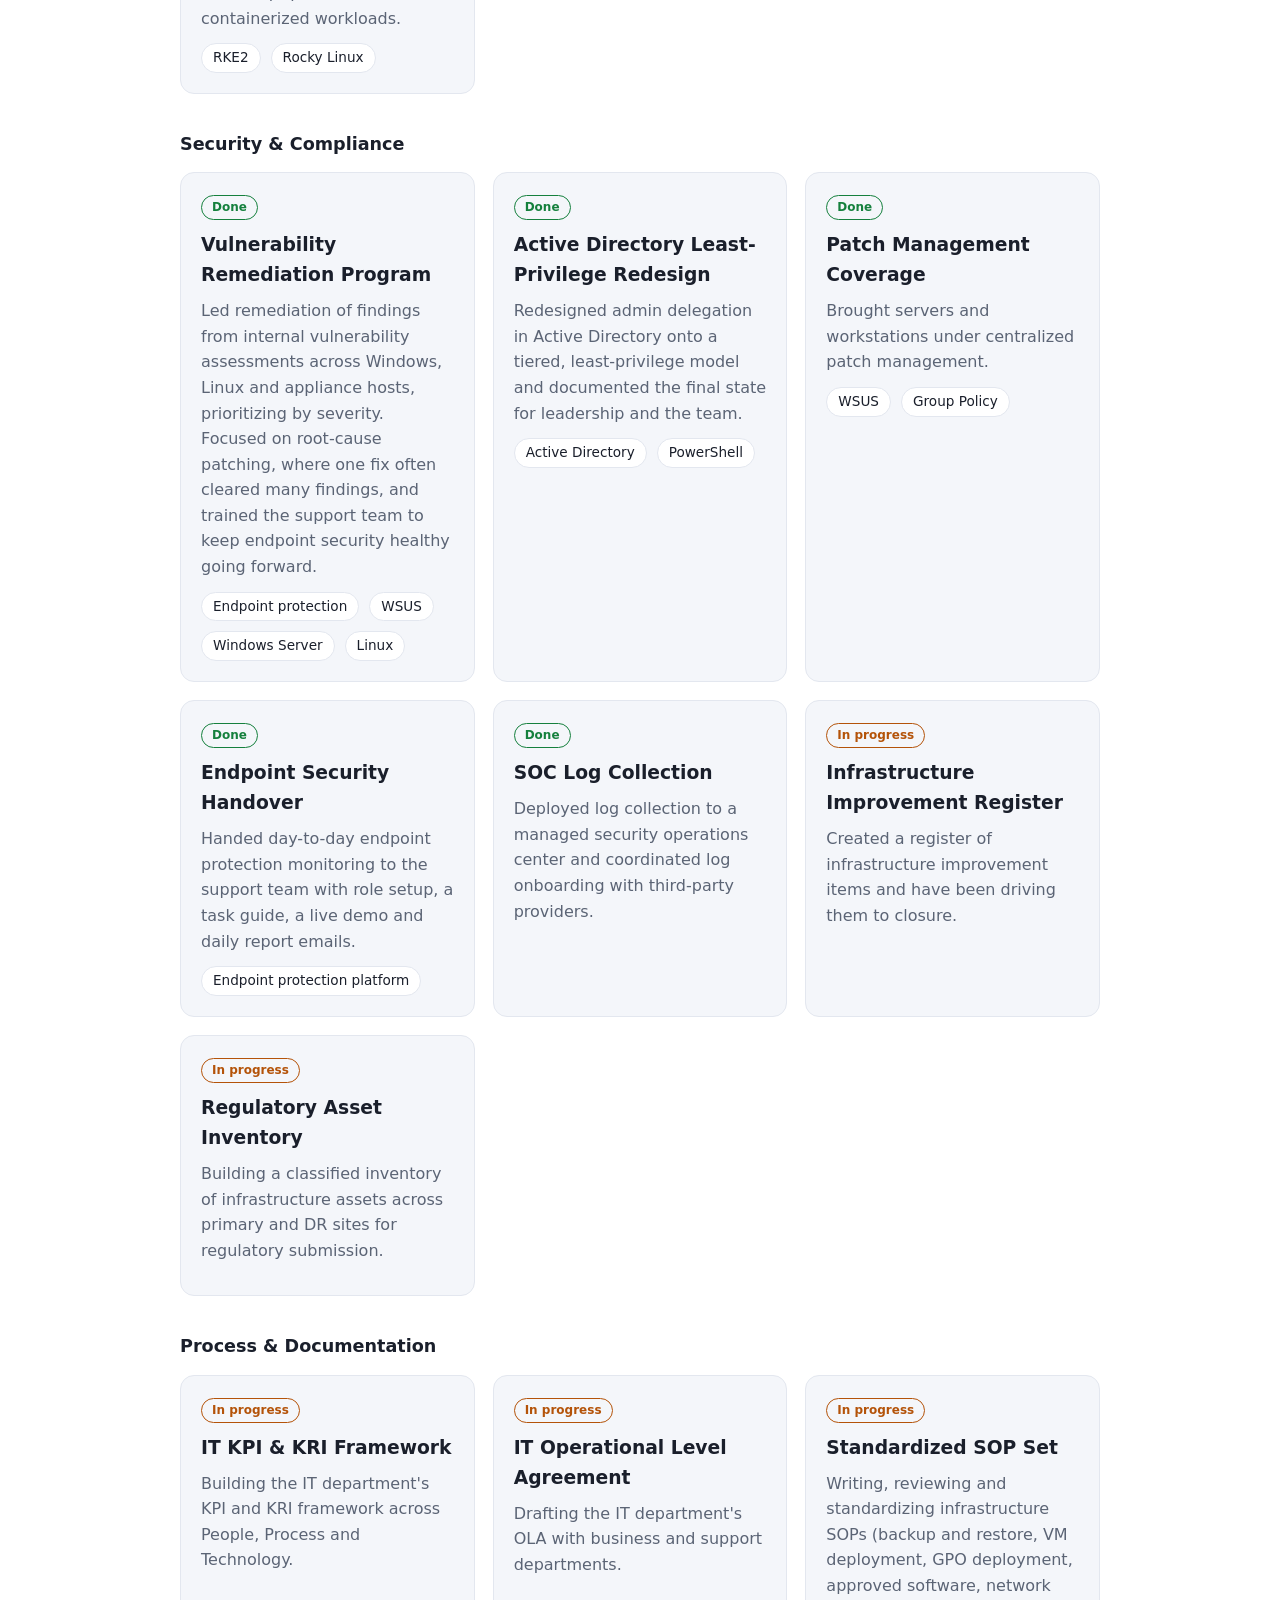
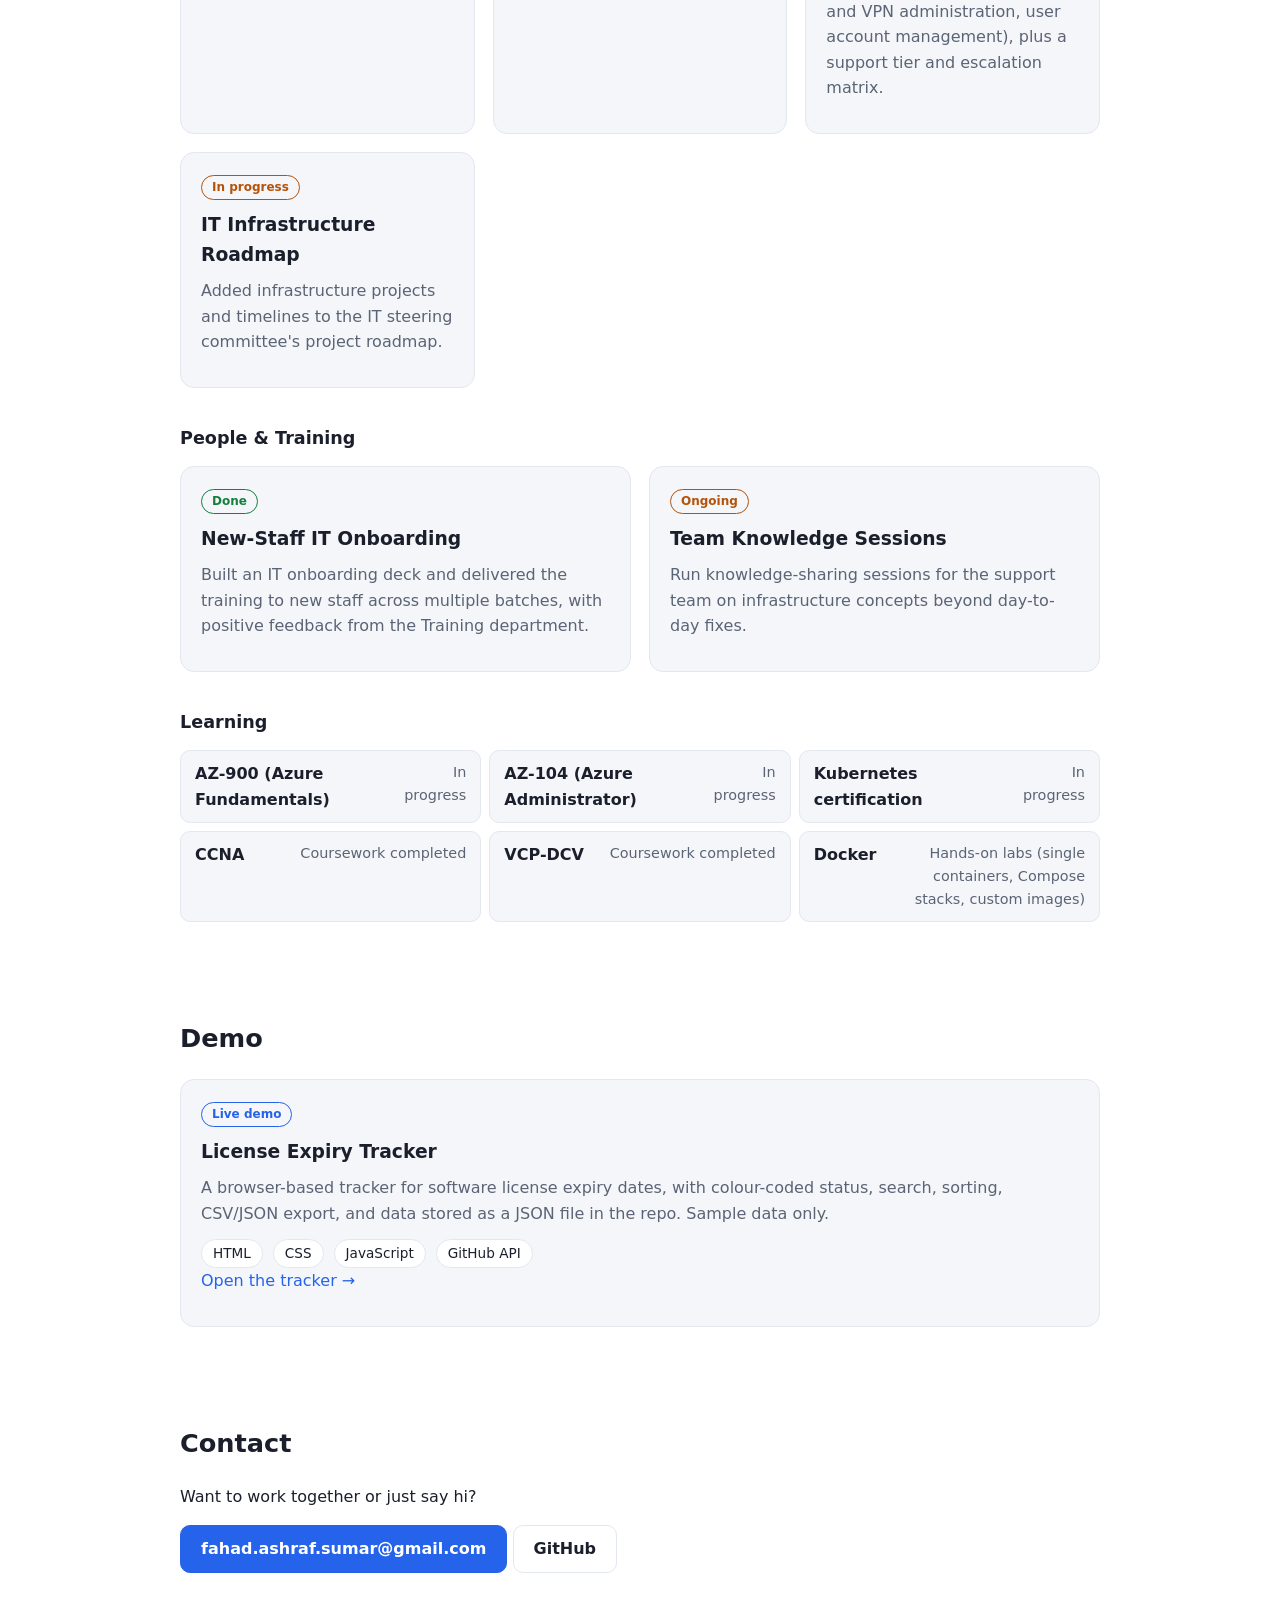
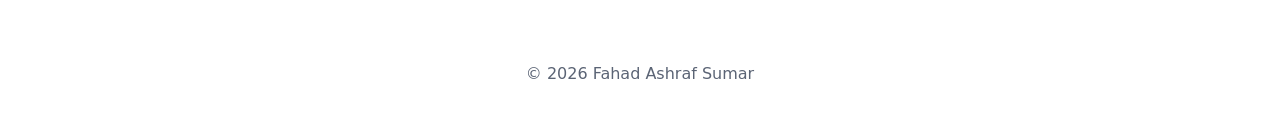
==== commit f9ce3d75: "Put AI and automation first in Projects and Skills Co-Authored-By: Claude Opus 5.5 <noreply@anthropi" ====
--- a/index.html
+++ b/index.html
@@ -54,6 +54,18 @@
       <h2>Skills</h2>
       <div class="skill-groups">
         <div class="skill-group">
+          <h3>Containers, cloud &amp; AI</h3>
+          <ul class="tags small"><li>Docker</li><li>Docker Compose</li><li>Kubernetes (RKE2)</li><li>Microsoft Entra ID</li><li>Microsoft Graph</li><li>Ollama</li><li>Open WebUI</li><li>Gemma</li><li>RAG</li></ul>
+        </div>
+        <div class="skill-group">
+          <h3>Automation</h3>
+          <ul class="tags small"><li>PowerShell</li><li>Scheduled reporting</li><li>Postfix mail relay</li><li>Microsoft 365</li></ul>
+        </div>
+        <div class="skill-group">
+          <h3>Web development</h3>
+          <ul class="tags small"><li>Python</li><li>FastAPI</li><li>HTMX</li><li>Django</li><li>PostgreSQL</li><li>Nginx</li><li>Caddy</li><li>HTML, CSS &amp; JavaScript</li></ul>
+        </div>
+        <div class="skill-group">
           <h3>Infrastructure &amp; virtualization</h3>
           <ul class="tags small"><li>VMware vSphere / ESXi</li><li>HPE ProLiant servers</li><li>Windows Server</li><li>Linux (Ubuntu, Rocky Linux)</li><li>Active Directory</li><li>Group Policy</li></ul>
         </div>
@@ -66,18 +78,6 @@
           <ul class="tags small"><li>Next-generation firewalls</li><li>Site-to-site VPN</li><li>Central firewall management</li><li>Vulnerability remediation</li><li>Patch management (WSUS)</li><li>Endpoint protection</li><li>Least-privilege AD design</li><li>SOC log collection</li></ul>
         </div>
         <div class="skill-group">
-          <h3>Automation</h3>
-          <ul class="tags small"><li>PowerShell</li><li>Scheduled reporting</li><li>Postfix mail relay</li><li>Microsoft 365</li></ul>
-        </div>
-        <div class="skill-group">
-          <h3>Containers, cloud &amp; AI</h3>
-          <ul class="tags small"><li>Docker</li><li>Docker Compose</li><li>Kubernetes (RKE2)</li><li>Microsoft Entra ID</li><li>Microsoft Graph</li><li>Ollama</li><li>Open WebUI</li><li>Gemma</li><li>RAG</li></ul>
-        </div>
-        <div class="skill-group">
-          <h3>Web development</h3>
-          <ul class="tags small"><li>Python</li><li>FastAPI</li><li>HTMX</li><li>Django</li><li>PostgreSQL</li><li>Nginx</li><li>Caddy</li><li>HTML, CSS &amp; JavaScript</li></ul>
-        </div>
-        <div class="skill-group">
           <h3>Process &amp; leadership</h3>
           <ul class="tags small"><li>SOPs &amp; runbooks</li><li>KPI &amp; KRI frameworks</li><li>Operational level agreements</li><li>IT roadmapping</li><li>Regulatory asset inventory</li><li>Business cases</li><li>Technical training</li></ul>
         </div>
@@ -86,91 +86,25 @@
 
     <section id="projects" class="reveal">
       <h2>Projects</h2>
-      <h3 class="group">Infrastructure &amp; Disaster Recovery</h3>
-      <div class="cards">
-        <article class="card">
-          <span class="status done">Done</span>
-          <h3>DR Site Migration to Colocation Data Center</h3>
-          <p>Migrated the organization&#x27;s disaster recovery site to a colocation data center, including infrastructure replication and DR planning, with minimal disruption to DR functions. The work was recognized by senior leadership.</p>
-          <ul class="tags small"><li>VMware vSphere</li><li>Veeam Backup &amp; Replication</li></ul>
-        </article>
-        <article class="card">
-          <span class="status progress">In progress</span>
-          <h3>DR Drill Program</h3>
-          <p>Leading the next disaster recovery drill and building the full document set: a management-facing drill plan, an execution runbook, pre/during/post checklists, and a final report template.</p>
-          <ul class="tags small"><li>Veeam</li><li>VMware vSphere</li></ul>
-        </article>
-        <article class="card">
-          <span class="status done">Done</span>
-          <h3>Host Server Rollout</h3>
-          <p>Led the deployment of new host servers across the primary and DR data centers.</p>
-          <ul class="tags small"><li>HPE ProLiant</li><li>VMware ESXi</li></ul>
-        </article>
-        <article class="card">
-          <span class="status done">Done</span>
-          <h3>Backup Storage Upgrade</h3>
-          <p>Replaced backup storage with a higher-capacity unit and cut over the backup sync jobs so database backups kept flowing to secondary and DR copies with no data loss.</p>
-          <ul class="tags small"><li>NAS</li><li>backup sync</li></ul>
-        </article>
-        <article class="card">
-          <span class="status done">Done</span>
-          <h3>Branch VPN Migration</h3>
-          <p>Migrated branch site-to-site VPNs to new connectivity providers, jointly with the network team.</p>
-          <ul class="tags small"><li>Next-generation firewalls</li></ul>
-        </article>
-        <article class="card">
-          <span class="status progress">In progress</span>
-          <h3>Centralized Firewall Management</h3>
-          <p>Bringing the branch firewall estate under central management so policies can be pushed consistently from one place.</p>
-          <ul class="tags small"><li>Central firewall management platform</li></ul>
-        </article>
-        <article class="card">
-          <span class="status progress">In progress</span>
-          <h3>Kubernetes Proof of Concept</h3>
-          <p>Built a single-node Kubernetes cluster as a learning and proof-of-concept platform for containerized workloads.</p>
-          <ul class="tags small"><li>RKE2</li><li>Rocky Linux</li></ul>
-        </article>
-      </div>
-      <h3 class="group">Security &amp; Compliance</h3>
-      <div class="cards">
-        <article class="card">
-          <span class="status done">Done</span>
-          <h3>Vulnerability Remediation Program</h3>
-          <p>Led remediation of findings from internal vulnerability assessments across Windows, Linux and appliance hosts, prioritizing by severity. Focused on root-cause patching, where one fix often cleared many findings, and trained the support team to keep endpoint security healthy going forward.</p>
-          <ul class="tags small"><li>Endpoint protection</li><li>WSUS</li><li>Windows Server</li><li>Linux</li></ul>
-        </article>
-        <article class="card">
-          <span class="status done">Done</span>
-          <h3>Active Directory Least-Privilege Redesign</h3>
-          <p>Redesigned admin delegation in Active Directory onto a tiered, least-privilege model and documented the final state for leadership and the team.</p>
-          <ul class="tags small"><li>Active Directory</li><li>PowerShell</li></ul>
-        </article>
-        <article class="card">
-          <span class="status done">Done</span>
-          <h3>Patch Management Coverage</h3>
-          <p>Brought servers and workstations under centralized patch management.</p>
-          <ul class="tags small"><li>WSUS</li><li>Group Policy</li></ul>
-        </article>
-        <article class="card">
-          <span class="status done">Done</span>
-          <h3>Endpoint Security Handover</h3>
-          <p>Handed day-to-day endpoint protection monitoring to the support team with role setup, a task guide, a live demo and daily report emails.</p>
-          <ul class="tags small"><li>Endpoint protection platform</li></ul>
-        </article>
-        <article class="card">
-          <span class="status done">Done</span>
-          <h3>SOC Log Collection</h3>
-          <p>Deployed log collection to a managed security operations center and coordinated log onboarding with third-party providers.</p>
-        </article>
-        <article class="card">
-          <span class="status progress">In progress</span>
-          <h3>Infrastructure Improvement Register</h3>
-          <p>Created a register of infrastructure improvement items and have been driving them to closure.</p>
-        </article>
-        <article class="card">
-          <span class="status progress">In progress</span>
-          <h3>Regulatory Asset Inventory</h3>
-          <p>Building a classified inventory of infrastructure assets across primary and DR sites for regulatory submission.</p>
+      <h3 class="group">Applications &amp; AI</h3>
+      <div class="cards">
+        <article class="card">
+          <span class="status done">Done</span>
+          <h3>Private On-Prem AI Server</h3>
+          <p>Deployed a private AI server so AI use stays inside the organization&#x27;s perimeter for data privacy. Also experimented with RAG and built the case for a GPU and a phased AI roadmap.</p>
+          <ul class="tags small"><li>Ollama</li><li>Open WebUI</li><li>Gemma</li><li>Docker</li><li>Ubuntu</li></ul>
+        </article>
+        <article class="card">
+          <span class="status progress">In progress (architecture done)</span>
+          <h3>IT Operations Web App</h3>
+          <p>Designing an internal web app for the infrastructure team covering inventory, expiry tracking (licenses, SLAs, SSL certificates) and notifications. Built as a modular monolith on Docker Compose, with single sign-on, audit logging, and push-based data ingest so the app holds no infrastructure credentials.</p>
+          <ul class="tags small"><li>Python</li><li>FastAPI</li><li>HTMX</li><li>PostgreSQL</li><li>Nginx</li><li>Docker Compose</li><li>Microsoft Entra ID</li><li>Microsoft Graph</li></ul>
+        </article>
+        <article class="card">
+          <span class="status progress">In progress (milestone 1 built)</span>
+          <h3>IT Request Forms App</h3>
+          <p>Replacing paper forms for VM creation, VM deletion and network access requests with web forms. Includes directory-based login, an append-only audit log, and a health endpoint for monitoring.</p>
+          <ul class="tags small"><li>Django</li><li>Caddy</li><li>PostgreSQL</li><li>Docker</li></ul>
         </article>
       </div>
       <h3 class="group">Automation</h3>
@@ -206,25 +140,91 @@
           <ul class="tags small"><li>NAS scheduling</li></ul>
         </article>
       </div>
-      <h3 class="group">Applications &amp; AI</h3>
-      <div class="cards">
-        <article class="card">
-          <span class="status done">Done</span>
-          <h3>Private On-Prem AI Server</h3>
-          <p>Deployed a private AI server so AI use stays inside the organization&#x27;s perimeter for data privacy. Also experimented with RAG and built the case for a GPU and a phased AI roadmap.</p>
-          <ul class="tags small"><li>Ollama</li><li>Open WebUI</li><li>Gemma</li><li>Docker</li><li>Ubuntu</li></ul>
-        </article>
-        <article class="card">
-          <span class="status progress">In progress (architecture done)</span>
-          <h3>IT Operations Web App</h3>
-          <p>Designing an internal web app for the infrastructure team covering inventory, expiry tracking (licenses, SLAs, SSL certificates) and notifications. Built as a modular monolith on Docker Compose, with single sign-on, audit logging, and push-based data ingest so the app holds no infrastructure credentials.</p>
-          <ul class="tags small"><li>Python</li><li>FastAPI</li><li>HTMX</li><li>PostgreSQL</li><li>Nginx</li><li>Docker Compose</li><li>Microsoft Entra ID</li><li>Microsoft Graph</li></ul>
-        </article>
-        <article class="card">
-          <span class="status progress">In progress (milestone 1 built)</span>
-          <h3>IT Request Forms App</h3>
-          <p>Replacing paper forms for VM creation, VM deletion and network access requests with web forms. Includes directory-based login, an append-only audit log, and a health endpoint for monitoring.</p>
-          <ul class="tags small"><li>Django</li><li>Caddy</li><li>PostgreSQL</li><li>Docker</li></ul>
+      <h3 class="group">Infrastructure &amp; Disaster Recovery</h3>
+      <div class="cards">
+        <article class="card">
+          <span class="status done">Done</span>
+          <h3>DR Site Migration to Colocation Data Center</h3>
+          <p>Migrated the organization&#x27;s disaster recovery site to a colocation data center, including infrastructure replication and DR planning, with minimal disruption to DR functions. The work was recognized by senior leadership.</p>
+          <ul class="tags small"><li>VMware vSphere</li><li>Veeam Backup &amp; Replication</li></ul>
+        </article>
+        <article class="card">
+          <span class="status progress">In progress</span>
+          <h3>DR Drill Program</h3>
+          <p>Leading the next disaster recovery drill and building the full document set: a management-facing drill plan, an execution runbook, pre/during/post checklists, and a final report template.</p>
+          <ul class="tags small"><li>Veeam</li><li>VMware vSphere</li></ul>
+        </article>
+        <article class="card">
+          <span class="status done">Done</span>
+          <h3>Host Server Rollout</h3>
+          <p>Led the deployment of new host servers across the primary and DR data centers.</p>
+          <ul class="tags small"><li>HPE ProLiant</li><li>VMware ESXi</li></ul>
+        </article>
+        <article class="card">
+          <span class="status done">Done</span>
+          <h3>Backup Storage Upgrade</h3>
+          <p>Replaced backup storage with a higher-capacity unit and cut over the backup sync jobs so database backups kept flowing to secondary and DR copies with no data loss.</p>
+          <ul class="tags small"><li>NAS</li><li>backup sync</li></ul>
+        </article>
+        <article class="card">
+          <span class="status done">Done</span>
+          <h3>Branch VPN Migration</h3>
+          <p>Migrated branch site-to-site VPNs to new connectivity providers, jointly with the network team.</p>
+          <ul class="tags small"><li>Next-generation firewalls</li></ul>
+        </article>
+        <article class="card">
+          <span class="status progress">In progress</span>
+          <h3>Centralized Firewall Management</h3>
+          <p>Bringing the branch firewall estate under central management so policies can be pushed consistently from one place.</p>
+          <ul class="tags small"><li>Central firewall management platform</li></ul>
+        </article>
+        <article class="card">
+          <span class="status progress">In progress</span>
+          <h3>Kubernetes Proof of Concept</h3>
+          <p>Built a single-node Kubernetes cluster as a learning and proof-of-concept platform for containerized workloads.</p>
+          <ul class="tags small"><li>RKE2</li><li>Rocky Linux</li></ul>
+        </article>
+      </div>
+      <h3 class="group">Security &amp; Compliance</h3>
+      <div class="cards">
+        <article class="card">
+          <span class="status done">Done</span>
+          <h3>Vulnerability Remediation Program</h3>
+          <p>Led remediation of findings from internal vulnerability assessments across Windows, Linux and appliance hosts, prioritizing by severity. Focused on root-cause patching, where one fix often cleared many findings, and trained the support team to keep endpoint security healthy going forward.</p>
+          <ul class="tags small"><li>Endpoint protection</li><li>WSUS</li><li>Windows Server</li><li>Linux</li></ul>
+        </article>
+        <article class="card">
+          <span class="status done">Done</span>
+          <h3>Active Directory Least-Privilege Redesign</h3>
+          <p>Redesigned admin delegation in Active Directory onto a tiered, least-privilege model and documented the final state for leadership and the team.</p>
+          <ul class="tags small"><li>Active Directory</li><li>PowerShell</li></ul>
+        </article>
+        <article class="card">
+          <span class="status done">Done</span>
+          <h3>Patch Management Coverage</h3>
+          <p>Brought servers and workstations under centralized patch management.</p>
+          <ul class="tags small"><li>WSUS</li><li>Group Policy</li></ul>
+        </article>
+        <article class="card">
+          <span class="status done">Done</span>
+          <h3>Endpoint Security Handover</h3>
+          <p>Handed day-to-day endpoint protection monitoring to the support team with role setup, a task guide, a live demo and daily report emails.</p>
+          <ul class="tags small"><li>Endpoint protection platform</li></ul>
+        </article>
+        <article class="card">
+          <span class="status done">Done</span>
+          <h3>SOC Log Collection</h3>
+          <p>Deployed log collection to a managed security operations center and coordinated log onboarding with third-party providers.</p>
+        </article>
+        <article class="card">
+          <span class="status progress">In progress</span>
+          <h3>Infrastructure Improvement Register</h3>
+          <p>Created a register of infrastructure improvement items and have been driving them to closure.</p>
+        </article>
+        <article class="card">
+          <span class="status progress">In progress</span>
+          <h3>Regulatory Asset Inventory</h3>
+          <p>Building a classified inventory of infrastructure assets across primary and DR sites for regulatory submission.</p>
         </article>
       </div>
       <h3 class="group">Process &amp; Documentation</h3>
